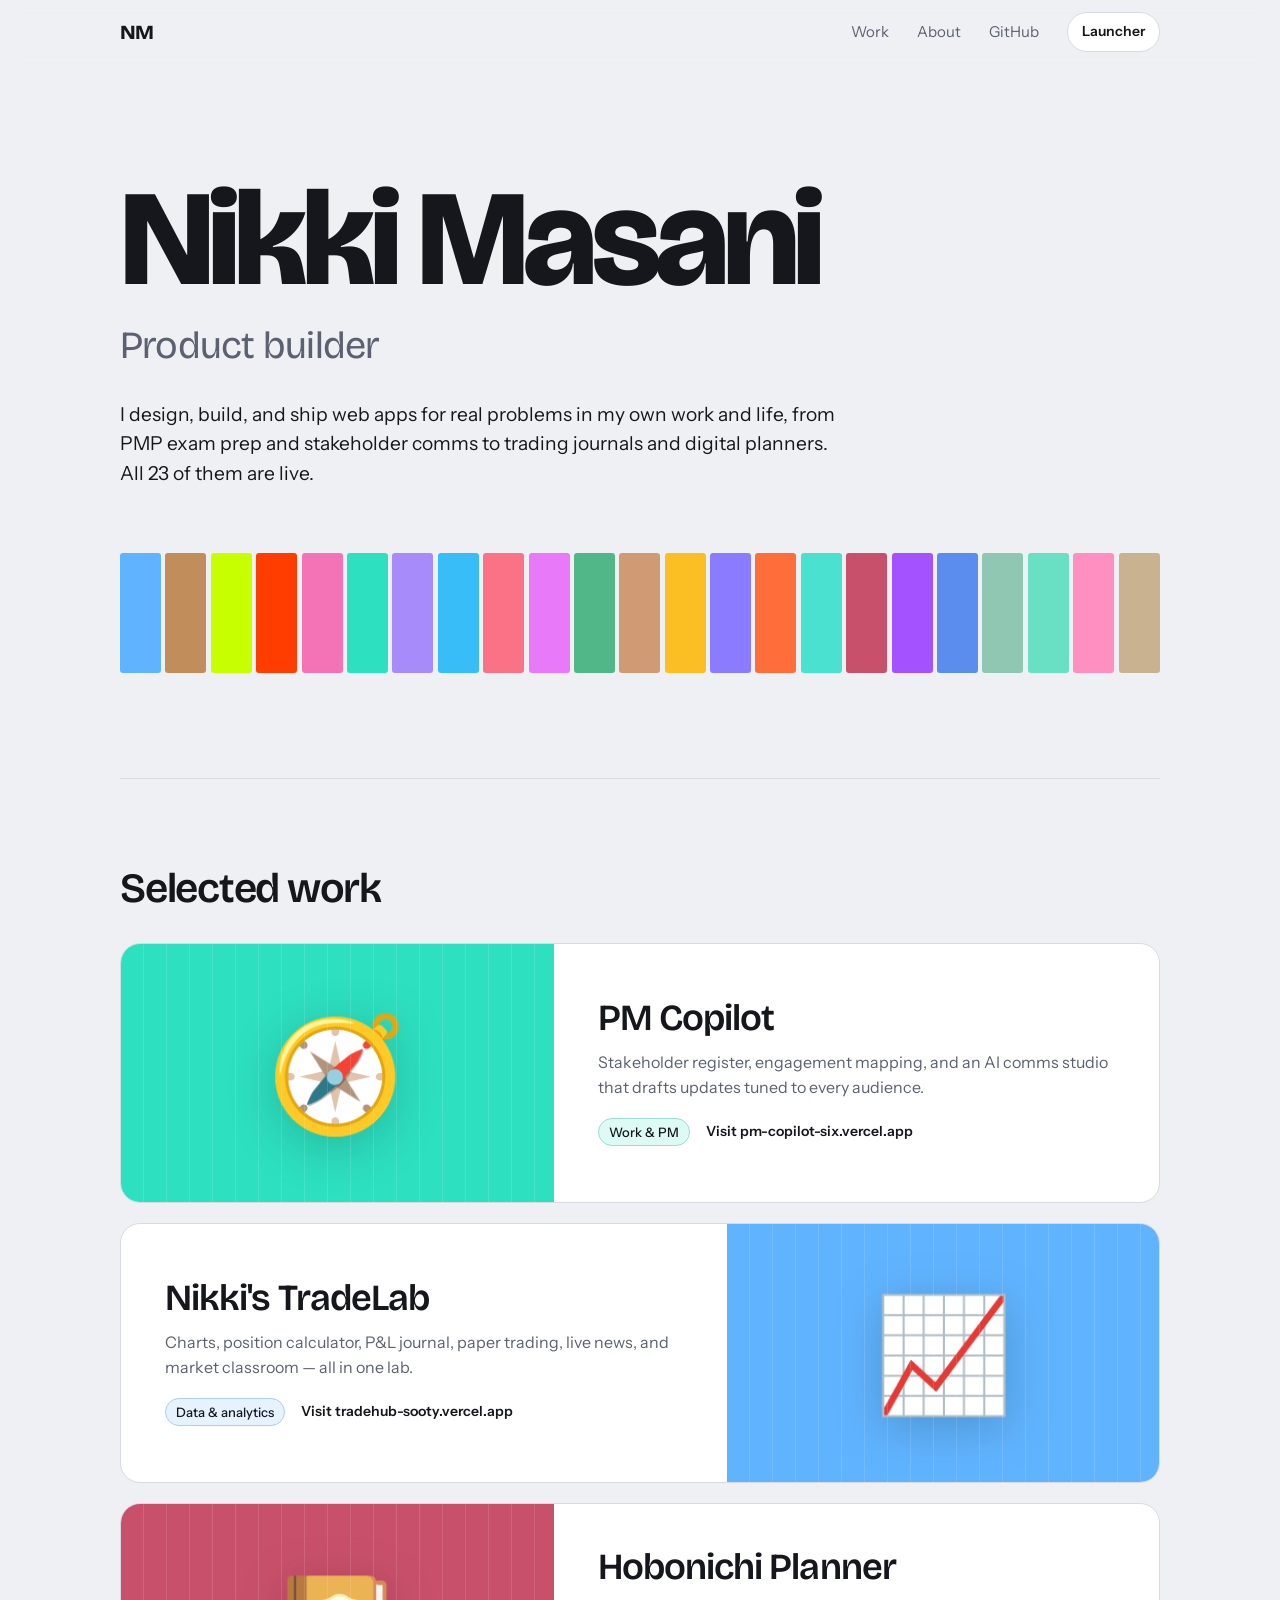
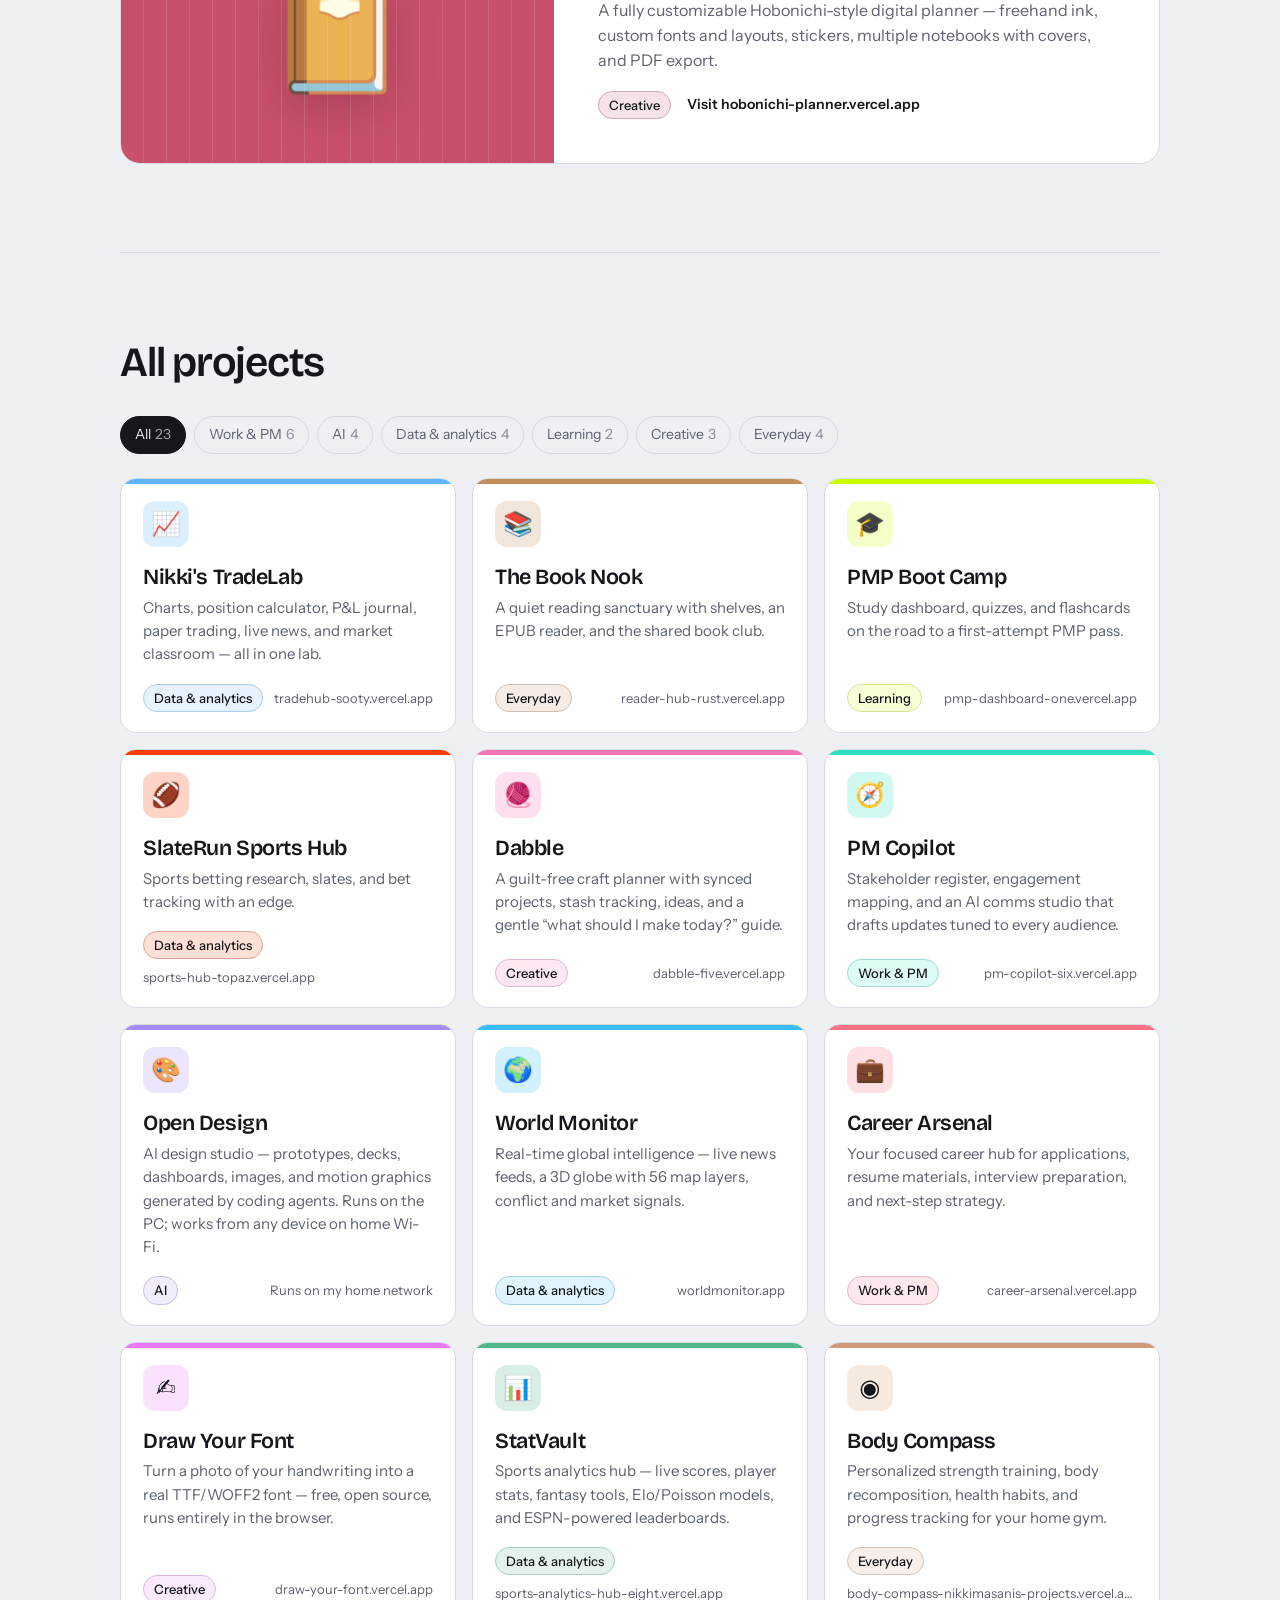
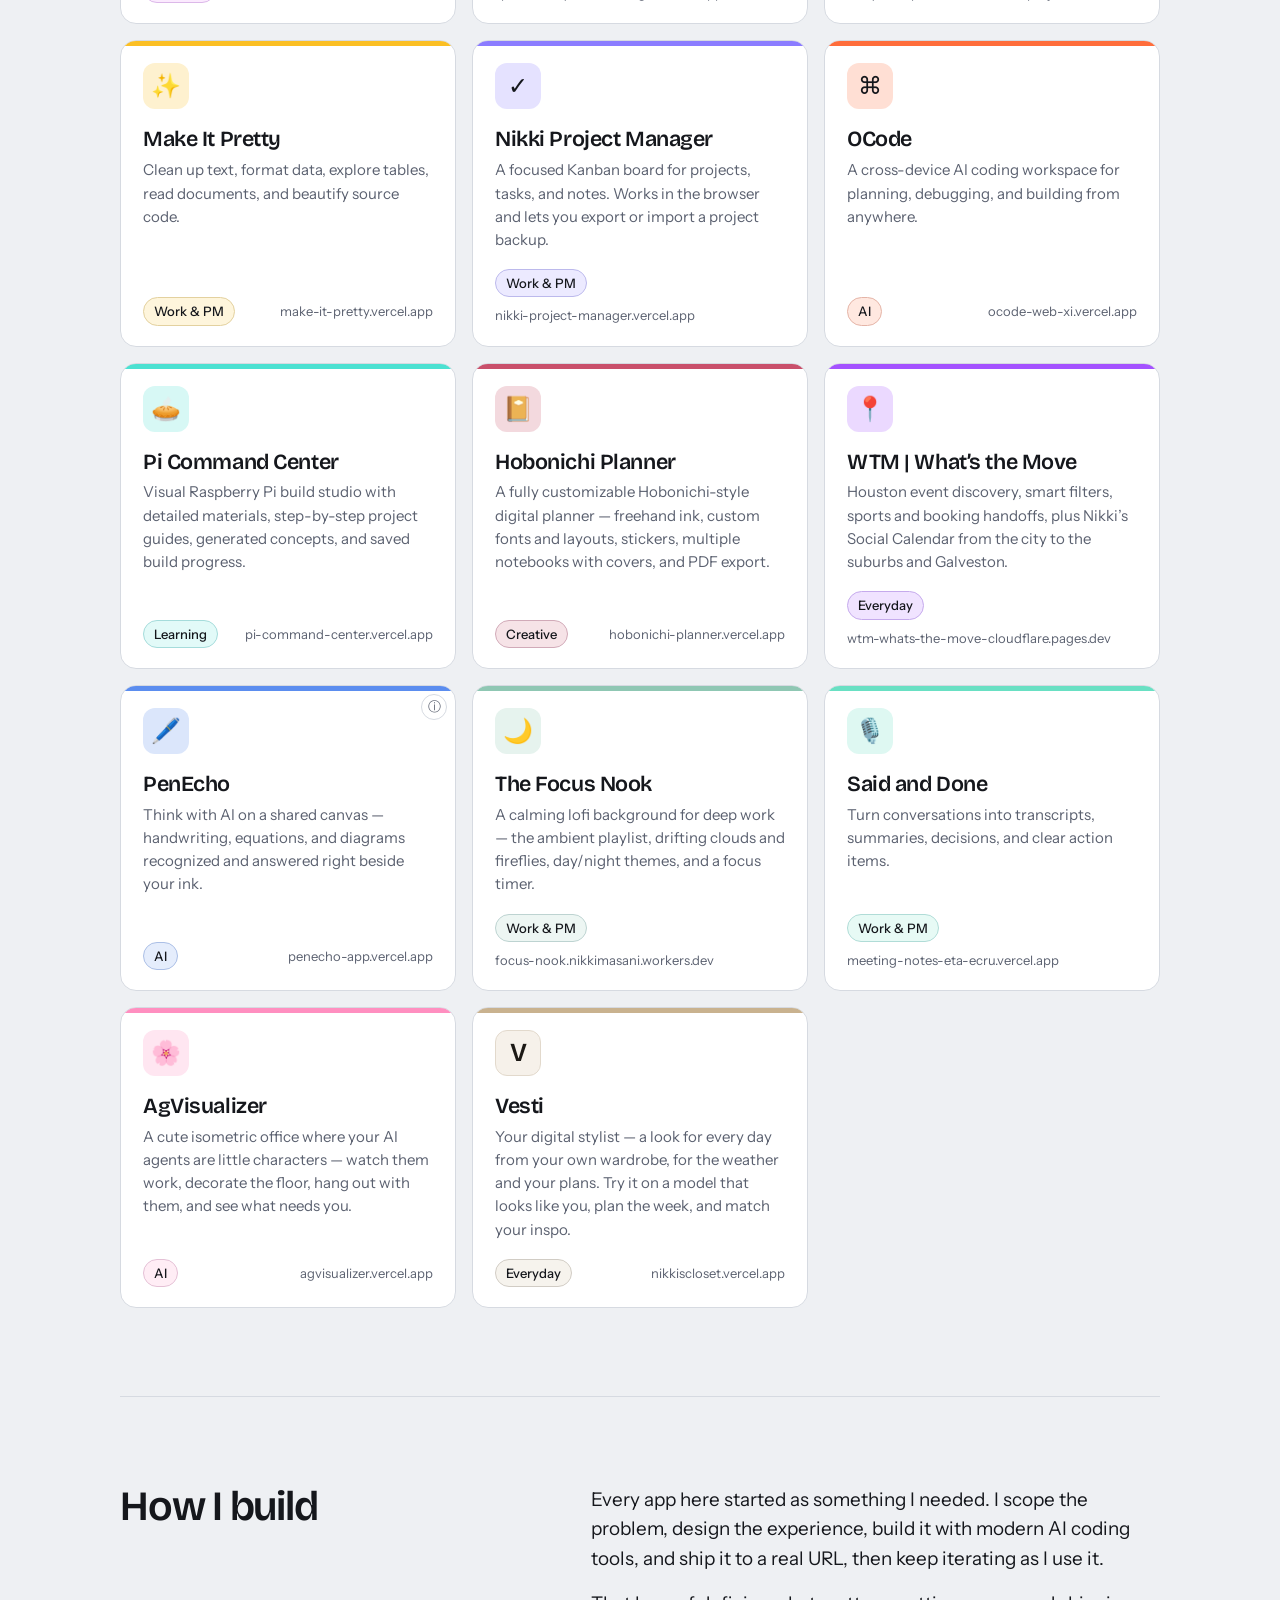
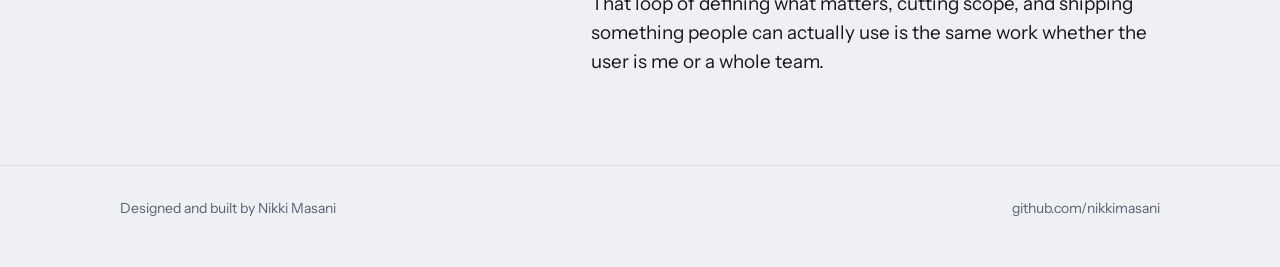
==== index.html @ 12297c5e "Show the current app name in Recent pills; refresh the offline cache The Recent pills kept the name " ====
<!DOCTYPE html>
<html lang="en">
<head>
<meta charset="UTF-8">
<meta name="viewport" content="width=device-width, initial-scale=1.0">
<meta name="theme-color" content="#eef0f3" media="(prefers-color-scheme: light)">
<meta name="theme-color" content="#101318" media="(prefers-color-scheme: dark)">
<meta name="apple-mobile-web-app-capable" content="yes">
<meta name="apple-mobile-web-app-title" content="Toolbox">
<meta name="apple-mobile-web-app-status-bar-style" content="black-translucent">
<meta name="description" content="Nikki Masani, product builder. A portfolio of web apps I designed, built, and shipped.">
<meta property="og:title" content="Nikki Masani, product builder">
<meta property="og:description" content="A portfolio of web apps I designed, built, and shipped.">
<link rel="manifest" href="/manifest.json">
<link rel="apple-touch-icon" href="/apple-touch-icon.png">
<link rel="icon" type="image/svg+xml" href="/icon-192.svg">
<title>Nikki Masani, product builder</title>
<link rel="preconnect" href="https://fonts.googleapis.com" crossorigin>
<link rel="preconnect" href="https://fonts.gstatic.com" crossorigin>
<link href="https://fonts.googleapis.com/css2?family=Bricolage+Grotesque:opsz,wght@12..96,400;12..96,600;12..96,800&family=Instrument+Sans:wght@400;500;600&display=swap" rel="stylesheet">
<style>
:root{
  --paper:#eef0f3;--surface:#ffffff;--ink:#15171c;--muted:#5b6170;--faint:#8a909c;--rule:#d6dae1;
  --display:'Bricolage Grotesque',system-ui,sans-serif;--body:'Instrument Sans',system-ui,sans-serif;
  --ease:cubic-bezier(.16,1,.3,1);--max:1120px;
  /* aliases used by the launcher workspace */
  --bg:var(--paper);--bg2:var(--surface);--border:var(--rule);--text:var(--ink);
}
@media (prefers-color-scheme:dark){:root{--paper:#101318;--surface:#181c23;--ink:#e9ecf1;--muted:#9aa1ae;--faint:#6c7380;--rule:#2a303a}}
*{margin:0;padding:0;box-sizing:border-box}
html{scroll-behavior:smooth;-webkit-text-size-adjust:100%}
body{background:var(--paper);color:var(--ink);font-family:var(--body);font-size:16px;line-height:1.55;min-height:100vh;overflow-x:hidden}
a{color:inherit}
:focus-visible{outline:2px solid var(--ink);outline-offset:3px;border-radius:4px}
.wrap{max-width:var(--max);margin:0 auto;padding:0 clamp(16px,4vw,40px)}

/* ---------- nav ---------- */
.topbar{position:sticky;top:0;z-index:5;background:color-mix(in srgb,var(--paper) 88%,transparent);backdrop-filter:blur(10px);-webkit-backdrop-filter:blur(10px);border-bottom:1px solid transparent;transition:border-color .3s}
.topbar.scrolled{border-bottom-color:var(--rule)}
.topbar .wrap{display:flex;align-items:center;justify-content:space-between;gap:16px;height:64px}
.monogram{font-family:var(--display);font-weight:800;font-size:20px;letter-spacing:-.03em;text-decoration:none}
.nav{display:flex;align-items:center;gap:clamp(12px,3vw,28px);font-size:15px}
.nav a{text-decoration:none;color:var(--muted)}
.nav a:hover{color:var(--ink)}
.mode-btn{font:inherit;font-size:14px;font-weight:600;color:var(--ink);background:var(--surface);border:1px solid var(--rule);border-radius:999px;padding:8px 14px;cursor:pointer}
.mode-btn:hover{border-color:var(--ink)}

/* ---------- hero ---------- */
.hero{padding:clamp(48px,9vw,112px) 0 clamp(40px,6vw,72px)}
.hero h1{font-family:var(--display);font-weight:800;font-size:clamp(3.2rem,11vw,8.5rem);line-height:.92;letter-spacing:-.045em;font-variation-settings:'opsz' 96}
.hero .role{font-family:var(--display);font-weight:400;font-size:clamp(1.5rem,3.4vw,2.4rem);letter-spacing:-.02em;color:var(--muted);margin-top:14px}
.hero .lede{max-width:56ch;font-size:clamp(1.05rem,1.6vw,1.2rem);margin-top:24px}
.band{margin-top:clamp(36px,6vw,64px)}
.band-row{display:flex;gap:4px;height:clamp(72px,11vw,120px);align-items:flex-end}
.chip{flex:1 1 0;min-width:0;height:100%;background:var(--accent);border-radius:3px;transform-origin:bottom;text-decoration:none;transition:flex-grow .4s var(--ease)}
.chip:hover,.chip:focus-visible{flex-grow:3.2}
.band-caption{display:flex;justify-content:space-between;gap:16px;margin-top:12px;font-size:14px;color:var(--muted);min-height:1.5em}
.band-caption strong{color:var(--ink);font-weight:600}
@media (prefers-reduced-motion:no-preference){
  .chip{animation:grow .9s var(--ease) both;animation-delay:calc(var(--i) * 28ms)}
  @keyframes grow{from{transform:scaleY(.04)}to{transform:none}}
}

/* ---------- sections ---------- */
section.block{padding:clamp(48px,7vw,88px) 0;border-top:1px solid var(--rule)}
.block-head{display:flex;align-items:baseline;justify-content:space-between;gap:16px;flex-wrap:wrap;margin-bottom:32px}
h2{font-family:var(--display);font-weight:600;font-size:clamp(1.8rem,3.6vw,2.6rem);letter-spacing:-.03em;line-height:1.05}
.block-head p{color:var(--muted);max-width:46ch}

/* selected work */
.features{display:grid;gap:20px}
.feature{display:grid;grid-template-columns:minmax(0,5fr) minmax(0,7fr);background:var(--surface);border:1px solid var(--rule);border-radius:20px;overflow:hidden;text-decoration:none;min-height:260px}
.feature-art{position:relative;background:var(--accent);display:grid;place-items:center;overflow:hidden}
.feature-art span{font-size:clamp(64px,9vw,112px);line-height:1;filter:drop-shadow(0 10px 24px rgba(0,0,0,.18))}
.feature-art::after{content:'';position:absolute;inset:0;background:repeating-linear-gradient(90deg,transparent 0 22px,rgba(255,255,255,.12) 22px 23px)}
.feature-copy{padding:clamp(24px,4vw,44px);display:flex;flex-direction:column;justify-content:center;gap:12px}
.feature-copy h3{font-family:var(--display);font-weight:600;font-size:clamp(1.6rem,3vw,2.3rem);letter-spacing:-.025em;line-height:1.05}
.feature-copy p{color:var(--muted);max-width:52ch}
.feature-foot{display:flex;flex-wrap:wrap;gap:8px 16px;align-items:center;margin-top:6px;font-size:14px}
.feature:hover .visit,.card:hover .card-domain{text-decoration:underline}
.feature:nth-child(even){grid-template-columns:minmax(0,7fr) minmax(0,5fr)}
.feature:nth-child(even) .feature-art{order:2}

.tag{display:inline-block;font-size:13px;font-weight:500;padding:3px 10px;border-radius:999px;background:color-mix(in srgb,var(--accent) 16%,var(--surface));color:var(--ink);border:1px solid color-mix(in srgb,var(--accent) 35%,var(--rule))}
.visit{font-weight:600}

/* filters */
.filters{display:flex;flex-wrap:wrap;gap:8px;margin-bottom:24px}
.filter{font:inherit;font-size:14px;color:var(--muted);background:transparent;border:1px solid var(--rule);border-radius:999px;padding:7px 14px;cursor:pointer}
.filter .n{color:var(--faint);margin-left:4px}
.filter:hover{color:var(--ink)}
.filter[aria-pressed="true"]{background:var(--ink);color:var(--paper);border-color:var(--ink)}
.filter[aria-pressed="true"] .n{color:inherit;opacity:.65}

/* ---------- project cards (markup shared with the launcher) ---------- */
.grid{display:grid;grid-template-columns:repeat(auto-fill,minmax(280px,1fr));gap:16px}
.card{--accent:#7a8599;position:relative;display:flex;flex-direction:column;background:var(--surface);border:1px solid var(--rule);border-radius:16px;padding:22px 22px 20px;text-decoration:none;color:var(--ink);overflow:hidden;transition:border-color .2s,transform .2s var(--ease)}
.card::before{content:'';position:absolute;left:0;right:0;top:0;height:5px;background:var(--accent)}
.card:hover{border-color:color-mix(in srgb,var(--accent) 60%,var(--rule));transform:translateY(-2px)}
.card.flash{box-shadow:0 0 0 3px var(--accent)}
.card-top{display:flex;align-items:center;justify-content:space-between;margin-bottom:18px}
.card-num{display:none;font-size:13px;color:var(--faint);font-variant-numeric:tabular-nums}
.card-glyph{order:-1;display:grid;place-items:center;width:46px;height:46px;border-radius:12px;font-size:24px;line-height:1;background:color-mix(in srgb,var(--accent) 22%,var(--surface))}
.card-body{display:flex;flex-direction:column;flex:1}
.card-name{font-family:var(--display);font-weight:600;font-size:1.35rem;letter-spacing:-.02em;line-height:1.15;margin-bottom:6px}
.card-desc{color:var(--muted);font-size:15px;flex:1}
.card-meta{display:flex;flex-wrap:wrap;align-items:center;justify-content:space-between;gap:8px;margin-top:18px;font-size:13px}
.card-domain{color:var(--muted);overflow:hidden;text-overflow:ellipsis;white-space:nowrap;max-width:100%}
.card-note{color:var(--muted)}
.card-cta{display:none}
.card.is-hidden,.card.is-private{display:none}

/* about */
.about{display:grid;grid-template-columns:minmax(0,5fr) minmax(0,7fr);gap:clamp(24px,5vw,64px)}
.about-copy p{font-size:clamp(1.05rem,1.5vw,1.18rem);max-width:58ch}
.about-copy p+p{margin-top:16px}
.facts{display:grid;grid-template-columns:repeat(auto-fit,minmax(180px,1fr));gap:24px;margin-top:36px}
.fact b{display:block;font-family:var(--display);font-weight:600;font-size:1.15rem;letter-spacing:-.01em}
.fact span{color:var(--muted);font-size:15px}

footer{border-top:1px solid var(--rule);padding:32px 0 48px;color:var(--muted);font-size:14px}
footer .wrap{display:flex;justify-content:space-between;gap:16px;flex-wrap:wrap}
footer a{text-decoration:none}footer a:hover{text-decoration:underline}

@media (max-width:760px){
  .nav .hide-sm{display:none}
  .feature,.feature:nth-child(even){grid-template-columns:1fr}
  .feature:nth-child(even) .feature-art{order:0}
  .feature-art{min-height:160px}
  .about{grid-template-columns:1fr}
  .band-row{gap:2px}
}

/* ---------- private launcher mode ---------- */
.launcher-only{display:none}
body.launcher .launcher-only{display:block}
body.launcher .portfolio-only{display:none}
body.launcher .card.is-private:not(.is-hidden){display:flex}
body.launcher .card-num{display:inline}
body.launcher .card-cta{display:inline-flex;gap:6px;margin-top:14px;font-size:14px;font-weight:600}
body.launcher .card-domain{display:none}
.launch-head{padding:40px 0 20px;justify-content:space-between;align-items:flex-end;gap:16px;flex-wrap:wrap}
body.launcher .launch-head{display:flex}
.launch-head h1{font-family:var(--display);font-weight:800;font-size:clamp(2.2rem,6vw,3.6rem);letter-spacing:-.04em;line-height:1}
.launch-head .meta{text-align:right;color:var(--muted);font-size:14px}
#clock{display:block;font-family:var(--display);font-size:28px;font-weight:600;color:var(--ink);font-variant-numeric:tabular-nums}
.launcher-tools{display:none;gap:12px;margin-bottom:24px}
body.launcher .launcher-tools{display:grid}
.launcher-tools input{width:100%;border:1px solid var(--rule);border-radius:12px;background:var(--surface);color:var(--ink);padding:13px 15px;font:inherit}
.recent-shell{display:flex;gap:8px;flex-wrap:wrap}
.recent-pill{font-size:13px;border:1px solid var(--rule);border-radius:999px;padding:6px 12px;text-decoration:none;color:var(--muted);background:var(--surface)}
.private-pill{font-size:12px;color:var(--muted);margin-left:6px}
body.launcher #projects{border-top:0;padding-top:0}
body.launcher #projects .block-head{display:none}
.app-workspace{display:none;position:fixed;inset:0;z-index:20;background:var(--surface)}
.app-workspace.has-tabs{display:flex;flex-direction:column}
.app-tab-list{display:flex;gap:6px;overflow-x:auto;min-height:58px;padding:10px max(10px,env(safe-area-inset-right)) 10px max(10px,env(safe-area-inset-left));border-bottom:1px solid var(--rule);background:var(--paper)}
.app-tab-home,.app-tab{flex:0 0 auto;display:inline-flex;align-items:center;gap:8px;padding:8px 12px;border:1px solid transparent;border-radius:10px;background:transparent;color:var(--muted);font:inherit;font-size:13px;cursor:pointer;max-width:220px}
.app-tab-home{border-color:var(--rule);color:var(--ink)}
.app-tab.is-active{background:var(--surface);border-color:var(--rule);color:var(--ink)}
.app-tab-label{overflow:hidden;text-overflow:ellipsis;white-space:nowrap}
.app-tab-close{display:inline-grid;place-items:center;width:20px;height:20px;border-radius:6px}
.app-tab-close:hover{background:var(--rule)}
#appTabPanels{flex:1;min-height:0}
.app-panel{width:100%;height:100%;background:#fff}
.app-panel[hidden]{display:none}
.app-panel iframe{width:100%;height:100%;border:0;display:block}
@media (prefers-reduced-motion:reduce){*{transition:none!important;animation:none!important}html{scroll-behavior:auto}}
</style>
<style>
/* Per-app accent colors (one rule per app; add new apps here) */
.card.tradelab{--accent:#60b4ff}
.card.booknook{--accent:#c18d5b}
.card.pmp{--accent:#c8ff00}
.card.slaterun{--accent:#ff3d00}
.card.craftclub{--accent:#f472b6}
.card.pmcopilot{--accent:#2de0c0}
.card.opendesign{--accent:#a78bfa}
.card.worldmonitor{--accent:#38bdf8}
.card.careerarsenal{--accent:#fb7185}
.card.drawyourfont{--accent:#e879f9}
.card.statvault{--accent:#52b788}
.card.bodycompass{--accent:#d09b74}
.card.makeitpretty{--accent:#fbbf24}
.card.projectmanager{--accent:#8b7cff}
.card.ocode{--accent:#ff6d3b}
.card.picommand{--accent:#4be1d1}
.card.hobonichi{--accent:#c9506b}
.card.wtm{--accent:#a452ff}
.card.penecho{--accent:#5b8def}
.card.focusnook{--accent:#8fc7b3}
.card.streamvault{--accent:#61f0c0}
.card.agvisualizer{--accent:#ff8fc0}
.card.nikkiscloset{--accent:#c9b28f}.card.nikkiscloset .card-glyph{font-family:'Playfair Display',var(--display),Georgia,serif;font-weight:600;font-size:26px;color:#1c1915;background:#f6f1ea;border:1px solid #e2d9cc}
.card.meetingnotes{--accent:#69e0c3}
</style>
</head>
<body>
<header class="topbar"><div class="wrap">
  <a class="monogram" href="#top" aria-label="Nikki Masani, back to top">NM</a>
  <nav class="nav" aria-label="Main">
    <a class="portfolio-only" href="#work">Work</a>
    <a class="portfolio-only hide-sm" href="#about">About</a>
    <a class="portfolio-only hide-sm" href="https://github.com/nikkimasani" target="_blank" rel="noopener">GitHub</a>
    <button class="mode-btn" id="modeToggle" type="button" title="Switch to Nikki's private app launcher">Launcher</button>
  </nav>
</div></header>

<div class="wrap" id="top">
  <section class="hero portfolio-only" aria-labelledby="heroName">
    <h1 id="heroName">Nikki Masani</h1>
    <p class="role">Product builder</p>
    <p class="lede">I design, build, and ship web apps for real problems in my own work and life, from PMP exam prep and stakeholder comms to trading journals and digital planners. <span id="appCountLine">Every one of them is live.</span></p>
    <div class="band" aria-label="Every project, one color each">
      <div class="band-row" id="band"></div>
      <div class="band-caption"><span id="bandLabel"></span></div>
    </div>
  </section>

  <div class="launch-head launcher-only">
    <h1>Toolbox</h1>
    <div class="meta"><span id="clock">—:—</span><span id="date-line"></span></div>
  </div>

  <section class="block portfolio-only" id="work" aria-labelledby="workTitle">
    <div class="block-head"><h2 id="workTitle">Selected work</h2></div>
    <div class="features" id="features"></div>
  </section>

  <section class="block" id="projects" aria-labelledby="projectsTitle">
    <div class="block-head"><h2 id="projectsTitle">All projects</h2></div>
    <section class="launcher-tools" aria-label="Launcher tools">
      <input id="appSearchInput" type="search" placeholder="Search apps, like career, reader, design, sports">
      <div class="recent-shell" id="recentApps"></div>
    </section>
    <div class="filters" id="filters" role="group" aria-label="Filter projects by category"></div>
    <section class="app-workspace" id="appWorkspace" aria-label="Open apps"><div class="app-tab-list" id="appTabList" role="tablist" aria-label="Open apps"><button class="app-tab-home" id="returnToLauncher" type="button">Back to apps</button></div><div id="appTabPanels"></div></section>
<main class="grid" aria-label="Projects">
<a class="card tradelab" href="https://tradehub-sooty.vercel.app/" data-key="1" target="_blank" rel="noopener"><div class="card-top"><span class="card-num">No. 01</span><span class="card-glyph">📈</span></div><div class="card-body"><div class="card-name">Nikki's TradeLab</div><p class="card-desc">Charts, position calculator, P&amp;L journal, paper trading, live news, and market classroom — all in one lab.</p><span class="card-cta">Open TradeLab <span class="arrow">→</span></span></div></a>
<a class="card booknook" href="https://reader-hub-rust.vercel.app" data-key="2" target="_blank" rel="noopener"><div class="card-top"><span class="card-num">No. 02</span><span class="card-glyph">📚</span></div><div class="card-body"><div class="card-name">The Book Nook</div><p class="card-desc">A quiet reading sanctuary with shelves, an EPUB reader, and the shared book club.</p><span class="card-cta">Open Book Nook <span class="arrow">→</span></span></div></a>
<a class="card pmp" href="https://pmp-dashboard-one.vercel.app" data-key="3" target="_blank" rel="noopener"><div class="card-top"><span class="card-num">No. 03</span><span class="card-glyph">🎓</span></div><div class="card-body"><div class="card-name">PMP Boot Camp</div><p class="card-desc">Study dashboard, quizzes, and flashcards on the road to a first-attempt PMP pass.</p><span class="card-cta">Open Boot Camp <span class="arrow">→</span></span></div></a>
<a class="card slaterun" href="https://sports-hub-topaz.vercel.app" data-key="4" target="_blank" rel="noopener"><div class="card-top"><span class="card-num">No. 04</span><span class="card-glyph">🏈</span></div><div class="card-body"><div class="card-name">SlateRun Sports Hub</div><p class="card-desc">Sports betting research, slates, and bet tracking with an edge.</p><span class="card-cta">Open SlateRun <span class="arrow">→</span></span></div></a>
<a class="card craftclub" href="https://dabble-five.vercel.app" data-key="5" target="_blank" rel="noopener"><div class="card-top"><span class="card-num">No. 05</span><span class="card-glyph">🧶</span></div><div class="card-body"><div class="card-name">Dabble</div><p class="card-desc">A guilt-free craft planner with synced projects, stash tracking, ideas, and a gentle “what should I make today?” guide.</p><span class="card-cta">Open Dabble <span class="arrow">→</span></span></div></a>
<a class="card pmcopilot" href="https://pm-copilot-six.vercel.app" data-key="6" target="_blank" rel="noopener"><div class="card-top"><span class="card-num">No. 06</span><span class="card-glyph">🧭</span></div><div class="card-body"><div class="card-name">PM Copilot</div><p class="card-desc">Stakeholder register, engagement mapping, and an AI comms studio that drafts updates tuned to every audience.</p><span class="card-cta">Open PM Copilot <span class="arrow">→</span></span></div></a>
<a class="card opendesign" href="http://10.0.0.29:7457" data-key="7" target="_blank" rel="noopener"><div class="card-top"><span class="card-num">No. 07</span><span class="card-glyph">🎨</span></div><div class="card-body"><div class="card-name">Open Design</div><p class="card-desc">AI design studio — prototypes, decks, dashboards, images, and motion graphics generated by coding agents. Runs on the PC; works from any device on home Wi-Fi.</p><span class="card-cta">Open Design Studio <span class="arrow">→</span></span></div></a>
<a class="card worldmonitor" href="https://www.worldmonitor.app" data-key="8" target="_blank" rel="noopener"><div class="card-top"><span class="card-num">No. 08</span><span class="card-glyph">🌍</span></div><div class="card-body"><div class="card-name">World Monitor</div><p class="card-desc">Real-time global intelligence — live news feeds, a 3D globe with 56 map layers, conflict and market signals.</p><span class="card-cta">Open World Monitor <span class="arrow">→</span></span></div></a>
<a class="card careerarsenal" href="https://career-arsenal.vercel.app" data-key="9" data-open="newtab" target="_blank" rel="noopener"><div class="card-top"><span class="card-num">No. 09</span><span class="card-glyph">💼</span></div><div class="card-body"><div class="card-name">Career Arsenal</div><p class="card-desc">Your focused career hub for applications, resume materials, interview preparation, and next-step strategy.</p><span class="card-cta">Open Career Arsenal <span class="arrow">→</span></span></div></a>
<a class="card drawyourfont" href="https://draw-your-font.vercel.app" data-key="" target="_blank" rel="noopener"><div class="card-top"><span class="card-num">No. 10</span><span class="card-glyph">✍️</span></div><div class="card-body"><div class="card-name">Draw Your Font</div><p class="card-desc">Turn a photo of your handwriting into a real TTF/WOFF2 font — free, open source, runs entirely in the browser.</p><span class="card-cta">Open Draw Your Font <span class="arrow">→</span></span></div></a>
<a class="card statvault" href="https://sports-analytics-hub-eight.vercel.app" data-key="" target="_blank" rel="noopener"><div class="card-top"><span class="card-num">No. 11</span><span class="card-glyph">📊</span></div><div class="card-body"><div class="card-name">StatVault</div><p class="card-desc">Sports analytics hub — live scores, player stats, fantasy tools, Elo/Poisson models, and ESPN-powered leaderboards.</p><span class="card-cta">Open StatVault <span class="arrow">→</span></span></div></a>
<a class="card bodycompass" href="https://body-compass-nikkimasanis-projects.vercel.app" data-key="" target="_blank" rel="noopener"><div class="card-top"><span class="card-num">No. 12</span><span class="card-glyph">◉</span></div><div class="card-body"><div class="card-name">Body Compass</div><p class="card-desc">Personalized strength training, body recomposition, health habits, and progress tracking for your home gym.</p><span class="card-cta">Open Body Compass <span class="arrow">→</span></span></div></a>
<a class="card makeitpretty" href="https://make-it-pretty.vercel.app" data-key="" target="_blank" rel="noopener"><div class="card-top"><span class="card-num">No. 13</span><span class="card-glyph">✨</span></div><div class="card-body"><div class="card-name">Make It Pretty</div><p class="card-desc">Clean up text, format data, explore tables, read documents, and beautify source code.</p><span class="card-cta">Open Make It Pretty <span class="arrow">→</span></span></div></a>
<a class="card projectmanager" href="https://nikki-project-manager.vercel.app" data-key="" target="_blank" rel="noopener"><div class="card-top"><span class="card-num">No. 14</span><span class="card-glyph">✓</span></div><div class="card-body"><div class="card-name">Nikki Project Manager</div><p class="card-desc">A focused Kanban board for projects, tasks, and notes. Works in the browser and lets you export or import a project backup.</p><span class="card-cta">Open Project Manager <span class="arrow">→</span></span></div></a>
<a class="card ocode" href="https://ocode-web-xi.vercel.app" data-key="" target="_blank" rel="noopener"><div class="card-top"><span class="card-num">No. 15</span><span class="card-glyph">⌘</span></div><div class="card-body"><div class="card-name">OCode</div><p class="card-desc">A cross-device AI coding workspace for planning, debugging, and building from anywhere.</p><span class="card-cta">Open OCode <span class="arrow">→</span></span></div></a>
<a class="card picommand" href="https://pi-command-center.vercel.app" data-key="" target="_blank" rel="noopener"><div class="card-top"><span class="card-num">No. 16</span><span class="card-glyph">🥧</span></div><div class="card-body"><div class="card-name">Pi Command Center</div><p class="card-desc">Visual Raspberry Pi build studio with detailed materials, step-by-step project guides, generated concepts, and saved build progress.</p><span class="card-cta">Open Pi Command Center <span class="arrow">→</span></span></div></a>
<a class="card hobonichi" href="https://hobonichi-planner.vercel.app" data-key="" data-open="newtab" target="_blank" rel="noopener"><div class="card-top"><span class="card-num">No. 17</span><span class="card-glyph">📔</span></div><div class="card-body"><div class="card-name">Hobonichi Planner</div><p class="card-desc">A fully customizable Hobonichi-style digital planner — freehand ink, custom fonts and layouts, stickers, multiple notebooks with covers, and PDF export.</p><span class="card-cta">Open Hobonichi Planner <span class="arrow">→</span></span></div></a>
<a class="card wtm" href="https://wtm-whats-the-move-cloudflare.pages.dev" data-key="" data-open="newtab" target="_blank" rel="noopener"><div class="card-top"><span class="card-num">No. 18</span><span class="card-glyph">📍</span></div><div class="card-body"><div class="card-name">WTM | What’s the Move</div><p class="card-desc">Houston event discovery, smart filters, sports and booking handoffs, plus Nikki’s Social Calendar from the city to the suburbs and Galveston.</p><span class="card-cta">Open WTM <span class="arrow">→</span></span></div></a>
<a class="card penecho" href="https://penecho-app.vercel.app" data-key="" data-open="newtab" target="_blank" rel="noopener"><button type="button" class="card-info-btn" aria-label="How to use PenEcho" style="position:absolute;top:8px;right:8px;z-index:2;width:26px;height:26px;border-radius:50%;background:rgba(255,255,255,.08);border:1px solid var(--border);color:var(--muted);font:600 14px/1 inherit;cursor:pointer;display:grid;place-items:center" onclick="event.preventDefault();event.stopPropagation();alert('PenEcho: a large, handwritten AI canvas.\n\nWrite or sketch, then let AI respond automatically after a short pause, or tap the glowing orb for Answer, Hint, Explain, Continue, or Plot. Also supports lassoing handwriting, typed Markdown/LaTeX, images, cloud saves, history, and PNG export.\n\nHow to use:\n1. Sign in with the emailed link - the canvas stays locked until then.\n2. Select the pencil (Pen) icon in the toolbar - it should highlight.\n3. Write directly on the canvas with your stylus.\n4. One finger pans, pinch to zoom. The Hand icon is for moving the canvas/objects.\n5. Pause briefly after writing, or tap the glowing orb, for AI help.')">ⓘ</button><div class="card-top"><span class="card-num">No. 19</span><span class="card-glyph">🖊️</span></div><div class="card-body"><div class="card-name">PenEcho</div><p class="card-desc">Think with AI on a shared canvas — handwriting, equations, and diagrams recognized and answered right beside your ink.</p><span class="card-cta">Open PenEcho <span class="arrow">→</span></span></div></a>
<a class="card focusnook" href="https://focus-nook.nikkimasani.workers.dev" data-key="" data-open="newtab" target="_blank" rel="noopener"><div class="card-top"><span class="card-num">No. 20</span><span class="card-glyph">🌙</span></div><div class="card-body"><div class="card-name">The Focus Nook</div><p class="card-desc">A calming lofi background for deep work — the ambient playlist, drifting clouds and fireflies, day/night themes, and a focus timer.</p><span class="card-cta">Open Focus Nook <span class="arrow">→</span></span></div></a>
<a class="card meetingnotes" style="--accent:#69e0c3;--card-bg:#0b1d25" href="https://meeting-notes-eta-ecru.vercel.app" data-key="" data-open="newtab" target="_blank" rel="noopener"><div class="card-top"><span class="card-num">No. 21</span><span class="card-glyph">🎙️</span></div><div class="card-body"><div class="card-name">Said and Done</div><p class="card-desc">Turn conversations into transcripts, summaries, decisions, and clear action items.</p><span class="card-cta">Open Said and Done <span class="arrow">→</span></span></div></a>
<a class="card streamvault" href="https://stream-vault-delta.vercel.app" data-key="" data-open="newtab" target="_blank" rel="noopener"><div class="card-top"><span class="card-num">No. 22</span><span class="card-glyph">◉</span></div><div class="card-body"><div class="card-name">Stream Vault</div><p class="card-desc">Live TV, movies, and series from public or authorized Xtream Codes and M3U sources, with casting built in.</p><span class="card-cta">Open Stream Vault <span class="arrow">→</span></span></div></a>
<a class="card agvisualizer" href="https://agvisualizer.vercel.app" data-key="" data-open="newtab" target="_blank" rel="noopener"><div class="card-top"><span class="card-num">No. 23</span><span class="card-glyph">🌸</span></div><div class="card-body"><div class="card-name">AgVisualizer</div><p class="card-desc">A cute isometric office where your AI agents are little characters — watch them work, decorate the floor, hang out with them, and see what needs you.</p><span class="card-cta">Open AgVisualizer <span class="arrow">→</span></span></div></a>
<a class="card nikkiscloset" href="https://nikkiscloset.vercel.app" data-key="" data-open="newtab" target="_blank" rel="noopener"><div class="card-top"><span class="card-num">No. 24</span><span class="card-glyph" aria-hidden="true">V</span></div><div class="card-body"><div class="card-name">Vesti</div><p class="card-desc">Your digital stylist — a look for every day from your own wardrobe, for the weather and your plans. Try it on a model that looks like you, plan the week, and match your inspo.</p><span class="card-cta">Open Vesti <span class="arrow">→</span></span></div></a>
</main>
  </section>

  <section class="block portfolio-only" id="about" aria-labelledby="aboutTitle">
    <div class="about">
      <h2 id="aboutTitle">How I build</h2>
      <div class="about-copy">
        <p>Every app here started as something I needed. I scope the problem, design the experience, build it with modern AI coding tools, and ship it to a real URL, then keep iterating as I use it.</p>
        <p>That loop of defining what matters, cutting scope, and shipping something people can actually use is the same work whether the user is me or a whole team.</p>
      </div>
    </div>
  </section>
</div>

<footer><div class="wrap"><span>Designed and built by Nikki Masani</span><a href="https://github.com/nikkimasani" target="_blank" rel="noopener">github.com/nikkimasani</a></div></footer>

<script>
// Portfolio details for each app, keyed by the card's class name.
// cat: category shown on the card. private: hidden from the public portfolio (still in the launcher).
// A new card with no entry here still shows up, under "More".
const PORTFOLIO = {
  pmcopilot:{cat:'Work & PM'}, projectmanager:{cat:'Work & PM'}, meetingnotes:{cat:'Work & PM'},
  careerarsenal:{cat:'Work & PM'}, makeitpretty:{cat:'Work & PM'}, focusnook:{cat:'Work & PM'},
  penecho:{cat:'AI'}, ocode:{cat:'AI'}, agvisualizer:{cat:'AI'},
  opendesign:{cat:'AI', note:'Runs on my home network'},
  tradelab:{cat:'Data & analytics'}, statvault:{cat:'Data & analytics'}, slaterun:{cat:'Data & analytics'}, worldmonitor:{cat:'Data & analytics'},
  pmp:{cat:'Learning'}, picommand:{cat:'Learning'},
  hobonichi:{cat:'Creative'}, drawyourfont:{cat:'Creative'}, craftclub:{cat:'Creative'},
  booknook:{cat:'Everyday'}, bodycompass:{cat:'Everyday'}, wtm:{cat:'Everyday'}, nikkiscloset:{cat:'Everyday'},
  streamvault:{cat:'Everyday', private:true},
};
const FEATURED = ['pmcopilot','tradelab','hobonichi'];
const CATEGORY_ORDER = ['Work & PM','AI','Data & analytics','Learning','Creative','Everyday','More'];
const MODE_KEY = 'toolbox-mode-v1';
const TOOLBOX_RECENT_KEY = 'toolbox-recent-apps-v1';

function appKey(card){return [...card.classList].find(c=>c!=='card'&&!c.startsWith('is-')&&c!=='flash')||''}
function infoFor(card){return PORTFOLIO[appKey(card)]||{cat:'More'}}
function cards(){return [...document.querySelectorAll('main.grid > .card')]}
function nameOf(card){return card.querySelector('.card-name')?.textContent.trim()||'App'}
function domainOf(href){try{const u=new URL(href);return u.hostname.startsWith('10.')?'':u.host.replace(/^www\./,'')}catch{return''}}
function isLauncher(){return document.body.classList.contains('launcher')}
function safeGet(k){try{return localStorage.getItem(k)}catch{return null}}
function safeSet(k,v){try{localStorage.setItem(k,v)}catch{}}

/* ---------- launcher (private) behavior, carried over from the original toolbox ---------- */
function readRecentApps(){try{const p=JSON.parse(safeGet(TOOLBOX_RECENT_KEY)||'[]');return Array.isArray(p)?p:[]}catch{return[]}}
function writeRecentApp(card){const next=readRecentApps().filter(i=>i.href!==card.href);next.unshift({href:card.href,name:nameOf(card)});safeSet(TOOLBOX_RECENT_KEY,JSON.stringify(next.slice(0,3)));renderRecentApps()}
function renderRecentApps(){const shell=document.getElementById('recentApps');const recent=readRecentApps();shell.replaceChildren();if(!recent.length){const s=document.createElement('span');s.className='recent-pill';s.textContent='No recent apps yet';shell.append(s);return}recent.forEach(item=>{const card=cards().find(c=>c.href===item.href);const a=document.createElement('a');a.className='recent-pill';a.href=item.href;a.target='_blank';a.rel='noopener';a.textContent='Recent: '+(card?nameOf(card):item.name);shell.append(a)})}
function appIdFor(card){return`app-${card.href.replace(/[^a-z0-9]+/gi,'-').replace(/^-|-$/g,'')}`}
function activateApp(appId){document.querySelectorAll('.app-tab').forEach(t=>{const a=t.dataset.appId===appId;t.classList.toggle('is-active',a);t.setAttribute('aria-selected',String(a))});document.querySelectorAll('.app-panel').forEach(p=>{p.hidden=p.id!==`${appId}-panel`})}
function closeApp(appId){const tab=document.querySelector(`.app-tab[data-app-id="${appId}"]`);const panel=document.getElementById(`${appId}-panel`);const was=tab?.classList.contains('is-active');tab?.remove();panel?.remove();const rest=document.querySelectorAll('.app-tab');document.getElementById('appWorkspace').classList.toggle('has-tabs',rest.length>0);if(was&&rest.length)activateApp(rest[rest.length-1].dataset.appId)}
function openApp(card){
  writeRecentApp(card);
  if(card.dataset.open==='newtab'||!card.href){window.open(card.href,'_blank','noopener');return}
  const appId=appIdFor(card);
  if(document.querySelector(`.app-tab[data-app-id="${appId}"]`)){activateApp(appId);document.getElementById('appWorkspace').classList.add('has-tabs');return}
  const name=nameOf(card);
  const tab=document.createElement('button');tab.className='app-tab';tab.type='button';tab.dataset.appId=appId;tab.setAttribute('role','tab');tab.setAttribute('aria-controls',`${appId}-panel`);
  tab.innerHTML='<span class="app-tab-label"></span><span class="app-tab-close" role="button">×</span>';
  tab.querySelector('.app-tab-label').textContent=name;tab.querySelector('.app-tab-close').setAttribute('aria-label','Close '+name);
  tab.addEventListener('click',e=>{if(e.target.closest('.app-tab-close')){closeApp(appId);return}activateApp(appId)});
  const panel=document.createElement('div');panel.className='app-panel';panel.id=`${appId}-panel`;panel.setAttribute('role','tabpanel');panel.setAttribute('aria-label',name);
  const frame=document.createElement('iframe');frame.src=card.href;frame.title=name;panel.append(frame);
  document.getElementById('appTabList').append(tab);document.getElementById('appTabPanels').append(panel);
  document.getElementById('appWorkspace').classList.add('has-tabs');activateApp(appId);
}
function tickClock(){const now=new Date();document.getElementById('clock').textContent=now.toLocaleTimeString('en-US',{hour:'numeric',minute:'2-digit'});document.getElementById('date-line').textContent=now.toLocaleDateString('en-US',{weekday:'long',month:'long',day:'numeric'})}

/* ---------- filtering ---------- */
let currentCat='All';
function applyFilters(){
  const term=isLauncher()?(document.getElementById('appSearchInput').value||'').trim().toLowerCase():'';
  cards().forEach(card=>{
    const okCat=currentCat==='All'||infoFor(card).cat===currentCat;
    const okTerm=!term||card.textContent.toLowerCase().includes(term);
    card.classList.toggle('is-hidden',!(okCat&&okTerm));
  });
  document.querySelectorAll('.filter').forEach(b=>b.setAttribute('aria-pressed',String(b.dataset.cat===currentCat)));
}
function renderFilters(){
  const visible=cards().filter(c=>isLauncher()||!c.classList.contains('is-private'));
  const counts={};visible.forEach(c=>{const k=infoFor(c).cat;counts[k]=(counts[k]||0)+1});
  const box=document.getElementById('filters');box.replaceChildren();
  ['All',...CATEGORY_ORDER.filter(c=>counts[c])].forEach(cat=>{
    const b=document.createElement('button');b.type='button';b.className='filter';b.dataset.cat=cat;
    b.innerHTML='<span></span><span class="n"></span>';b.firstChild.textContent=cat;b.lastChild.textContent=cat==='All'?visible.length:counts[cat];
    b.addEventListener('click',()=>{currentCat=cat;applyFilters()});box.append(b);
  });
  if(!counts[currentCat])currentCat='All';
  applyFilters();
}

/* ---------- portfolio rendering ---------- */
function enhanceCards(){
  cards().forEach(card=>{
    const info=infoFor(card);
    card.classList.toggle('is-private',!!info.private);
    card.id='project-'+appKey(card);
    if(card.querySelector('.card-meta'))return;
    const meta=document.createElement('div');meta.className='card-meta';
    const tag=document.createElement('span');tag.className='tag';tag.textContent=info.cat;meta.append(tag);
    const extra=document.createElement('span');
    const d=domainOf(card.href);
    extra.className=d&&!info.note?'card-domain':'card-note';extra.textContent=info.note||d||'Local app';
    meta.append(extra);
    if(info.private){const p=document.createElement('span');p.className='private-pill';p.textContent='Hidden from portfolio';meta.append(p)}
    card.querySelector('.card-body').insertBefore(meta,card.querySelector('.card-cta'));
  });
}
function renderBand(){
  const band=document.getElementById('band');const label=document.getElementById('bandLabel');const def=label.textContent;
  const pub=cards().filter(c=>!c.classList.contains('is-private'));
  band.replaceChildren();
  pub.forEach((card,i)=>{
    const chip=document.createElement('a');chip.className='chip';chip.href='#'+card.id;chip.style.setProperty('--i',i);
    chip.style.setProperty('--accent',getComputedStyle(card).getPropertyValue('--accent').trim());
    chip.setAttribute('aria-label',nameOf(card));
    const show=()=>{label.replaceChildren();const s=document.createElement('strong');s.textContent=nameOf(card);label.append(s,' '+infoFor(card).cat)};
    chip.addEventListener('mouseenter',show);chip.addEventListener('focus',show);
    chip.addEventListener('mouseleave',()=>label.textContent=def);chip.addEventListener('blur',()=>label.textContent=def);
    chip.addEventListener('click',e=>{e.preventDefault();currentCat='All';applyFilters();card.scrollIntoView({behavior:matchMedia('(prefers-reduced-motion: reduce)').matches?'auto':'smooth',block:'center'});card.classList.add('flash');setTimeout(()=>card.classList.remove('flash'),1400)});
    band.append(chip);
  });
    document.getElementById('appCountLine').textContent=`All ${pub.length} of them are live.`;
}
function renderFeatures(){
  const box=document.getElementById('features');box.replaceChildren();
  FEATURED.forEach(key=>{
    const card=document.querySelector('main.grid > .card.'+key);if(!card)return;
    const a=document.createElement('a');a.className='feature';a.href=card.href;a.target='_blank';a.rel='noopener';
    a.style.setProperty('--accent',getComputedStyle(card).getPropertyValue('--accent').trim());
    const art=document.createElement('div');art.className='feature-art';art.setAttribute('aria-hidden','true');
    const g=document.createElement('span');g.textContent=card.querySelector('.card-glyph')?.textContent||'';art.append(g);
    const copy=document.createElement('div');copy.className='feature-copy';
    const h=document.createElement('h3');h.textContent=nameOf(card);
    const p=document.createElement('p');p.textContent=card.querySelector('.card-desc')?.textContent||'';
    const foot=document.createElement('div');foot.className='feature-foot';
    const tag=document.createElement('span');tag.className='tag';tag.textContent=infoFor(card).cat;
    const v=document.createElement('span');v.className='visit';v.textContent='Visit '+(domainOf(card.href)||'the app');
    foot.append(tag,v);copy.append(h,p,foot);a.append(art,copy);box.append(a);
  });
}

/* ---------- mode switching ---------- */
function setMode(launcher,persist){
  document.body.classList.toggle('launcher',launcher);
  const btn=document.getElementById('modeToggle');
  btn.textContent=launcher?'Portfolio':'Launcher';
  btn.title=launcher?'Back to the public portfolio':"Switch to Nikki's private app launcher";
  document.title=launcher?"Nikki's Toolbox":'Nikki Masani, product builder';
  if(persist)safeSet(MODE_KEY,launcher?'launcher':'portfolio');
  renderFilters();
  if(launcher){tickClock();renderRecentApps()}
  window.scrollTo(0,0);
}

document.addEventListener('DOMContentLoaded',()=>{
  // Runs after cloudflare-apps.js (injected at the end of <body> in the Cloudflare build), so card links are final here.
  enhanceCards();renderBand();renderFeatures();
  const params=new URLSearchParams(location.search);
  let launcher=safeGet(MODE_KEY)==='launcher';
  if(params.has('launcher')){launcher=true;safeSet(MODE_KEY,'launcher')}
  if(params.has('portfolio')){launcher=false;safeSet(MODE_KEY,'portfolio')}
  setMode(launcher,false);
  setInterval(()=>{if(isLauncher())tickClock()},30000);

  document.getElementById('modeToggle').addEventListener('click',()=>setMode(!isLauncher(),true));
  document.getElementById('appSearchInput').addEventListener('input',applyFilters);
  document.getElementById('returnToLauncher').addEventListener('click',()=>document.getElementById('appWorkspace').classList.remove('has-tabs'));
  cards().forEach(card=>card.addEventListener('click',e=>{
    if(e.target.closest('.card-info-btn'))return;
    if(isLauncher()){e.preventDefault();openApp(card)}
  }));
  document.addEventListener('keydown',e=>{
    if(!isLauncher()||e.metaKey||e.ctrlKey||e.altKey||e.target.matches('input,textarea'))return;
    const card=document.querySelector('.card[data-key="'+e.key+'"]');if(card)openApp(card);
  });
  const bar=document.querySelector('.topbar');
  addEventListener('scroll',()=>bar.classList.toggle('scrolled',scrollY>8),{passive:true});
});

if('serviceWorker'in navigator&&location.protocol==='https:'){navigator.serviceWorker.addEventListener('controllerchange',()=>{if(window.__swReloading)return;window.__swReloading=true;window.location.reload()});navigator.serviceWorker.register('/sw.js').then(r=>{r.update().catch(()=>{});if(r.waiting)r.waiting.postMessage({type:'SKIP_WAITING'});r.addEventListener('updatefound',()=>{const i=r.installing;if(!i)return;i.addEventListener('statechange',()=>{if(i.state==='installed'&&navigator.serviceWorker.controller)i.postMessage({type:'SKIP_WAITING'})})})}).catch(()=>{})}
</script>
</body>
</html>
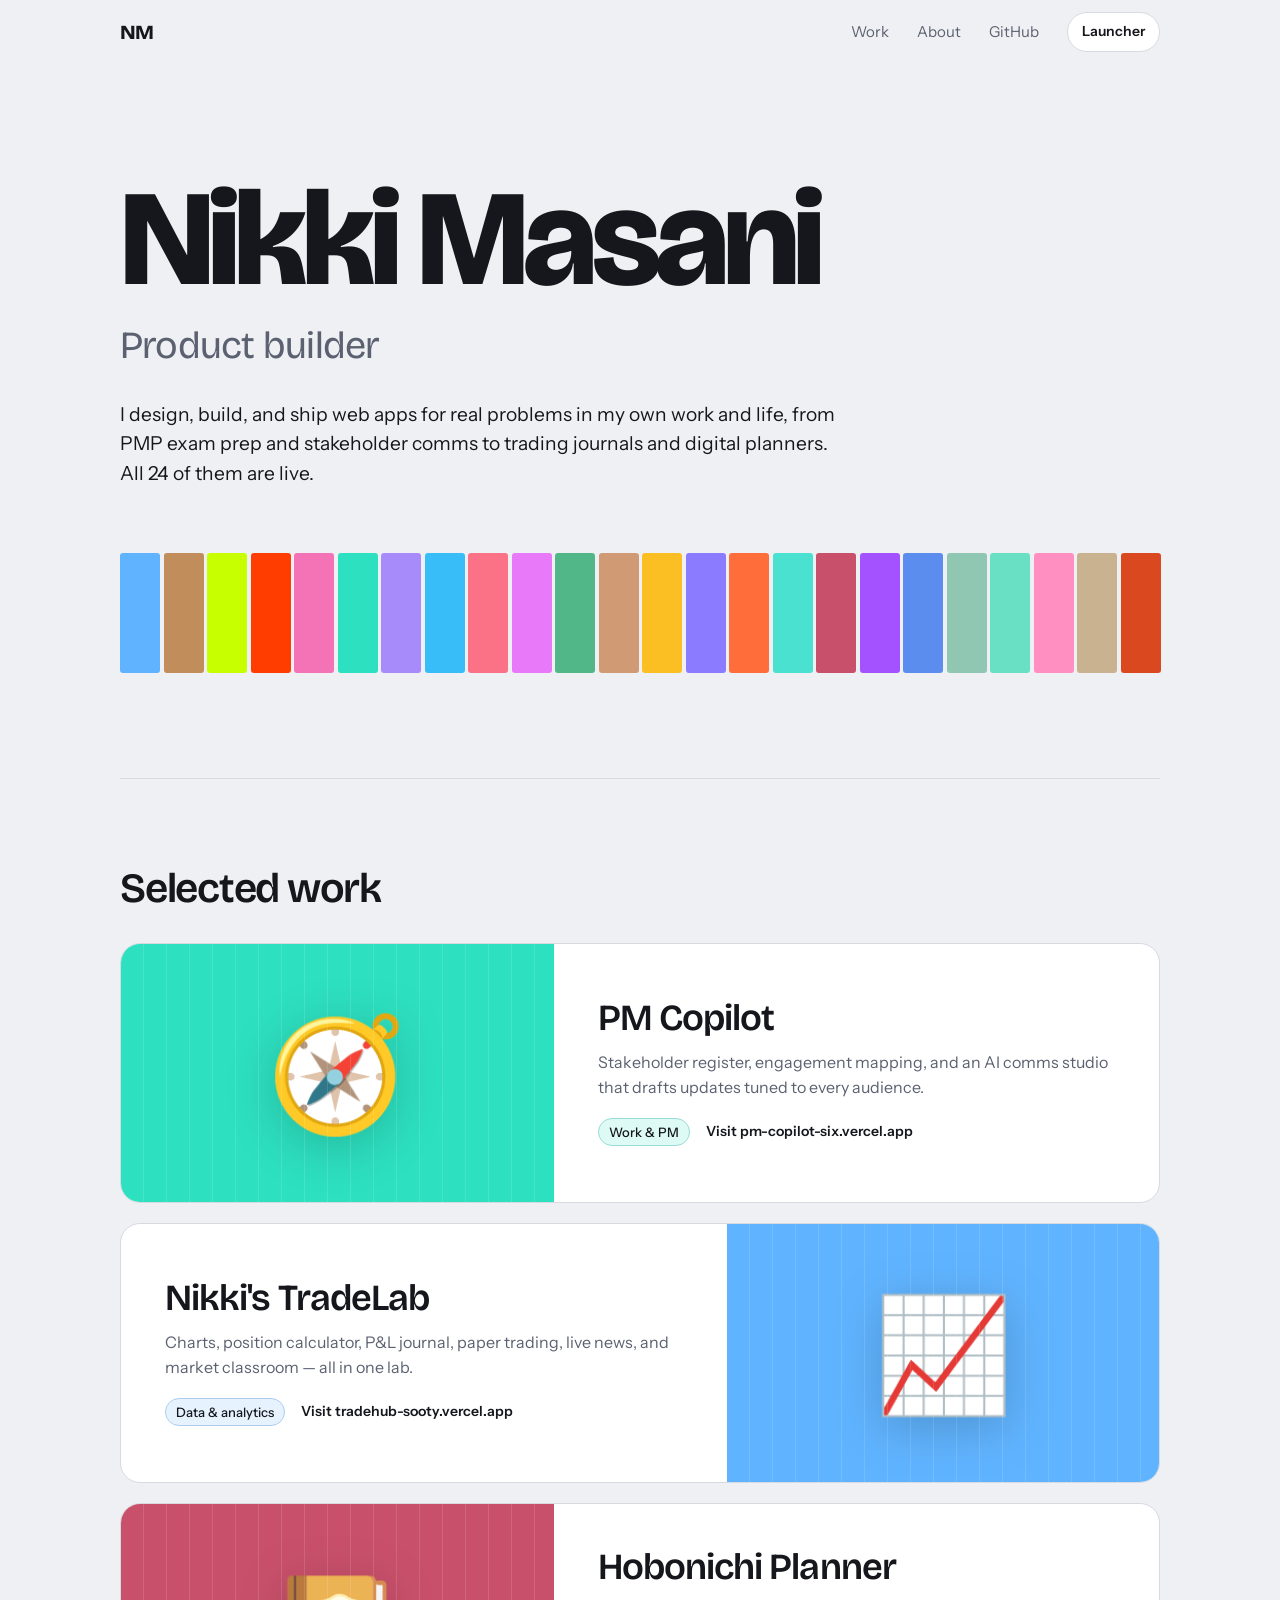
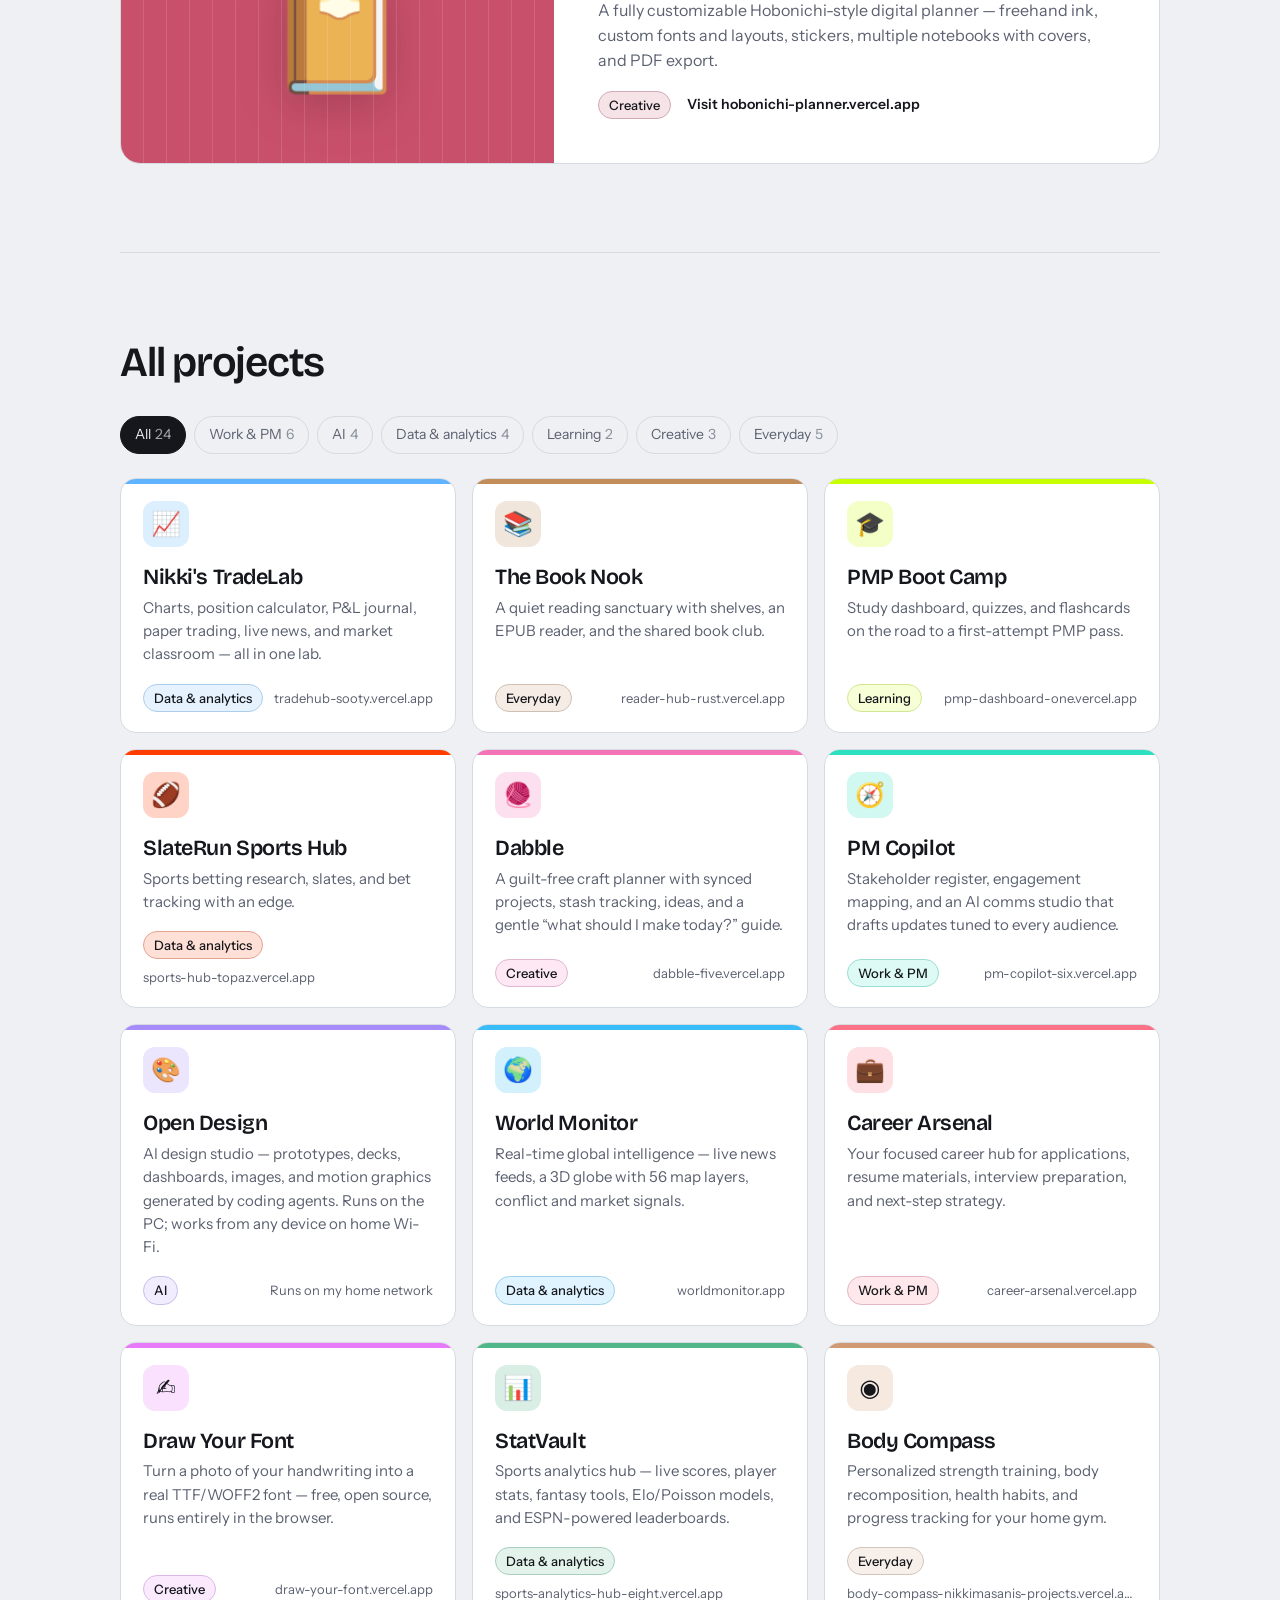
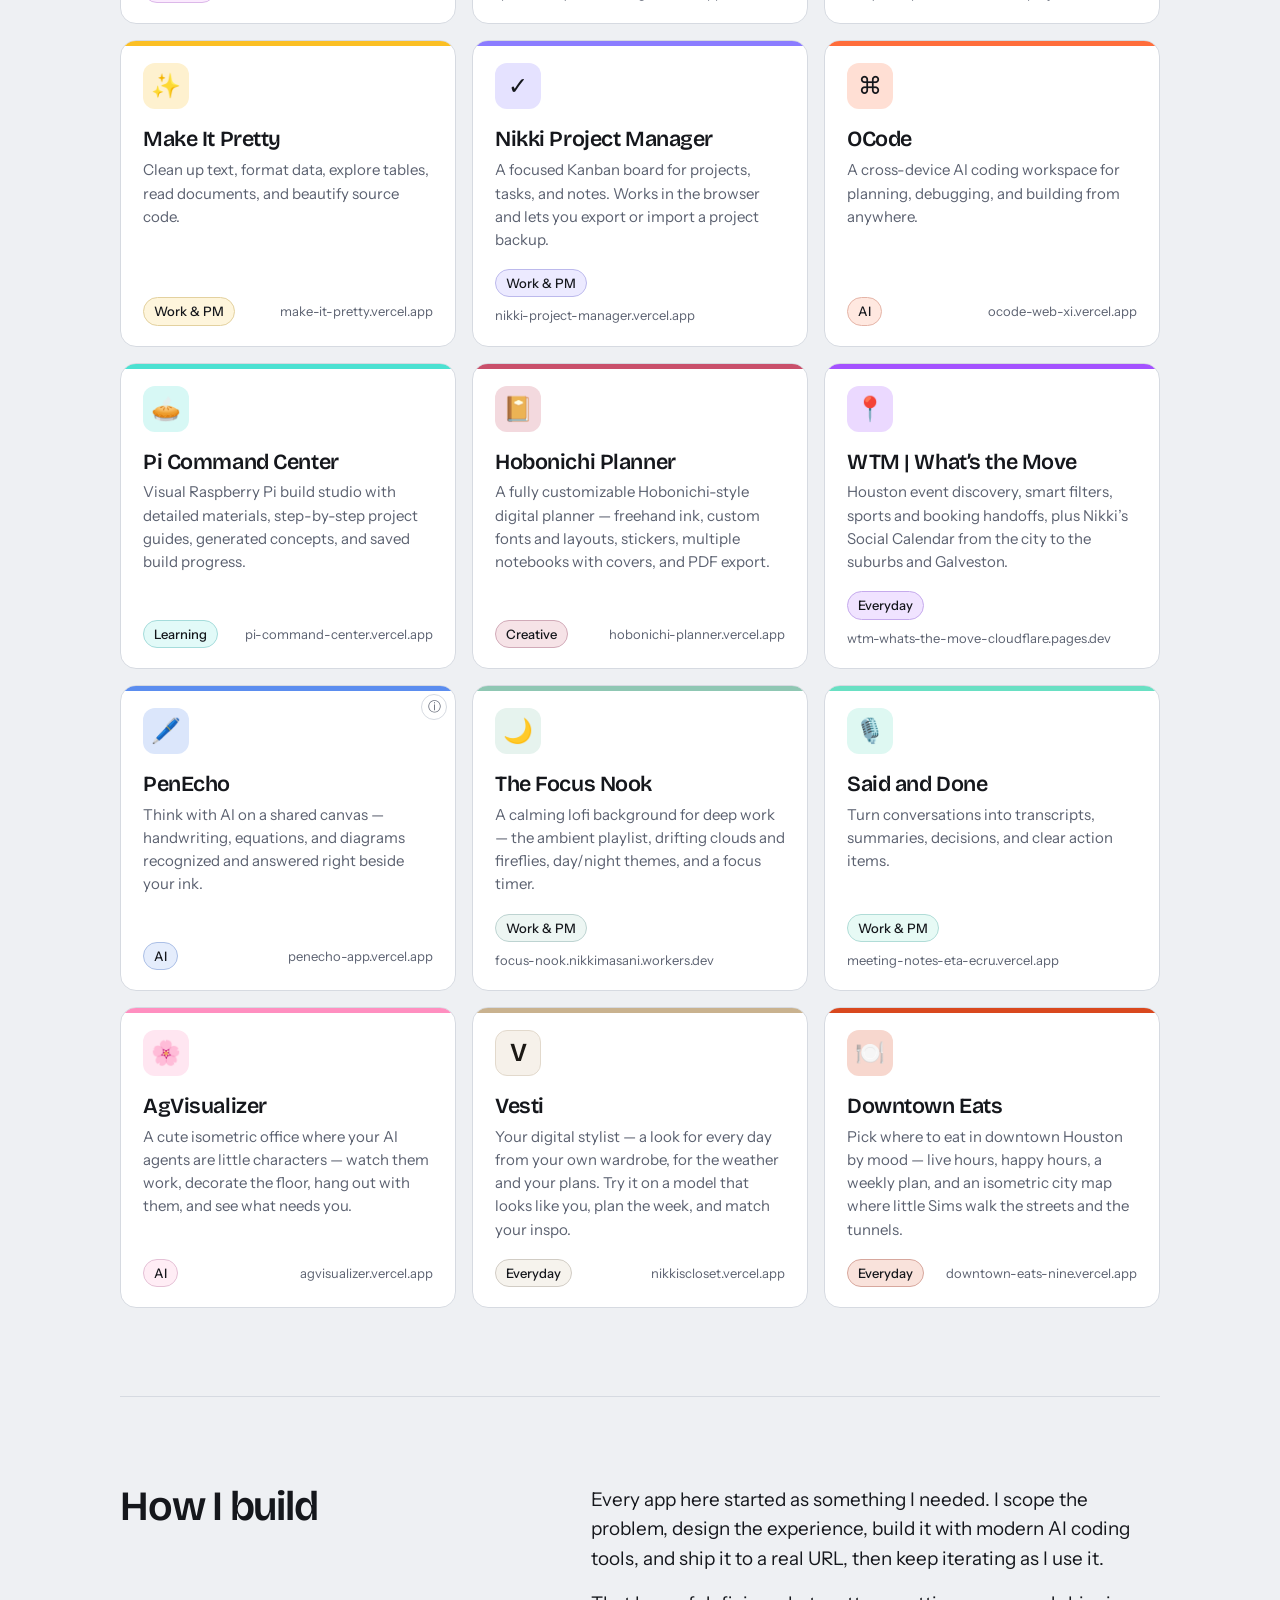
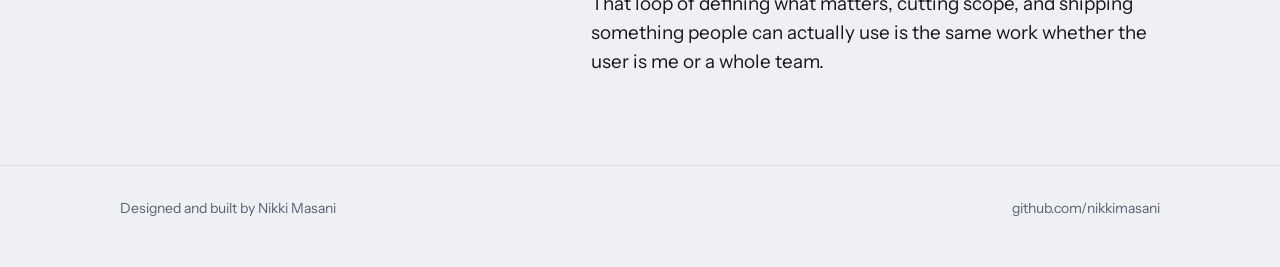
==== commit a7df7d71: "Add Downtown Eats card Co-Authored-By: Claude Opus 5.5 <noreply@anthropic.com> Claude-Session: https" ====
--- a/index.html
+++ b/index.html
@@ -192,6 +192,7 @@
 .card.streamvault{--accent:#61f0c0}
 .card.agvisualizer{--accent:#ff8fc0}
 .card.nikkiscloset{--accent:#c9b28f}.card.nikkiscloset .card-glyph{font-family:'Playfair Display',var(--display),Georgia,serif;font-weight:600;font-size:26px;color:#1c1915;background:#f6f1ea;border:1px solid #e2d9cc}
+.card.downtowneats{--accent:#d9481e}
 .card.meetingnotes{--accent:#69e0c3}
 </style>
 </head>
@@ -260,6 +261,7 @@
 <a class="card streamvault" href="https://stream-vault-delta.vercel.app" data-key="" data-open="newtab" target="_blank" rel="noopener"><div class="card-top"><span class="card-num">No. 22</span><span class="card-glyph">◉</span></div><div class="card-body"><div class="card-name">Stream Vault</div><p class="card-desc">Live TV, movies, and series from public or authorized Xtream Codes and M3U sources, with casting built in.</p><span class="card-cta">Open Stream Vault <span class="arrow">→</span></span></div></a>
 <a class="card agvisualizer" href="https://agvisualizer.vercel.app" data-key="" data-open="newtab" target="_blank" rel="noopener"><div class="card-top"><span class="card-num">No. 23</span><span class="card-glyph">🌸</span></div><div class="card-body"><div class="card-name">AgVisualizer</div><p class="card-desc">A cute isometric office where your AI agents are little characters — watch them work, decorate the floor, hang out with them, and see what needs you.</p><span class="card-cta">Open AgVisualizer <span class="arrow">→</span></span></div></a>
 <a class="card nikkiscloset" href="https://nikkiscloset.vercel.app" data-key="" data-open="newtab" target="_blank" rel="noopener"><div class="card-top"><span class="card-num">No. 24</span><span class="card-glyph" aria-hidden="true">V</span></div><div class="card-body"><div class="card-name">Vesti</div><p class="card-desc">Your digital stylist — a look for every day from your own wardrobe, for the weather and your plans. Try it on a model that looks like you, plan the week, and match your inspo.</p><span class="card-cta">Open Vesti <span class="arrow">→</span></span></div></a>
+<a class="card downtowneats" href="https://downtown-eats-nine.vercel.app" data-key="" data-open="newtab" target="_blank" rel="noopener"><div class="card-top"><span class="card-num">No. 25</span><span class="card-glyph">🍽️</span></div><div class="card-body"><div class="card-name">Downtown Eats</div><p class="card-desc">Pick where to eat in downtown Houston by mood — live hours, happy hours, a weekly plan, and an isometric city map where little Sims walk the streets and the tunnels.</p><span class="card-cta">Open Downtown Eats <span class="arrow">→</span></span></div></a>
 </main>
   </section>
 
@@ -288,7 +290,7 @@
   tradelab:{cat:'Data & analytics'}, statvault:{cat:'Data & analytics'}, slaterun:{cat:'Data & analytics'}, worldmonitor:{cat:'Data & analytics'},
   pmp:{cat:'Learning'}, picommand:{cat:'Learning'},
   hobonichi:{cat:'Creative'}, drawyourfont:{cat:'Creative'}, craftclub:{cat:'Creative'},
-  booknook:{cat:'Everyday'}, bodycompass:{cat:'Everyday'}, wtm:{cat:'Everyday'}, nikkiscloset:{cat:'Everyday'},
+  booknook:{cat:'Everyday'}, bodycompass:{cat:'Everyday'}, wtm:{cat:'Everyday'}, nikkiscloset:{cat:'Everyday'}, downtowneats:{cat:'Everyday'},
   streamvault:{cat:'Everyday', private:true},
 };
 const FEATURED = ['pmcopilot','tradelab','hobonichi'];
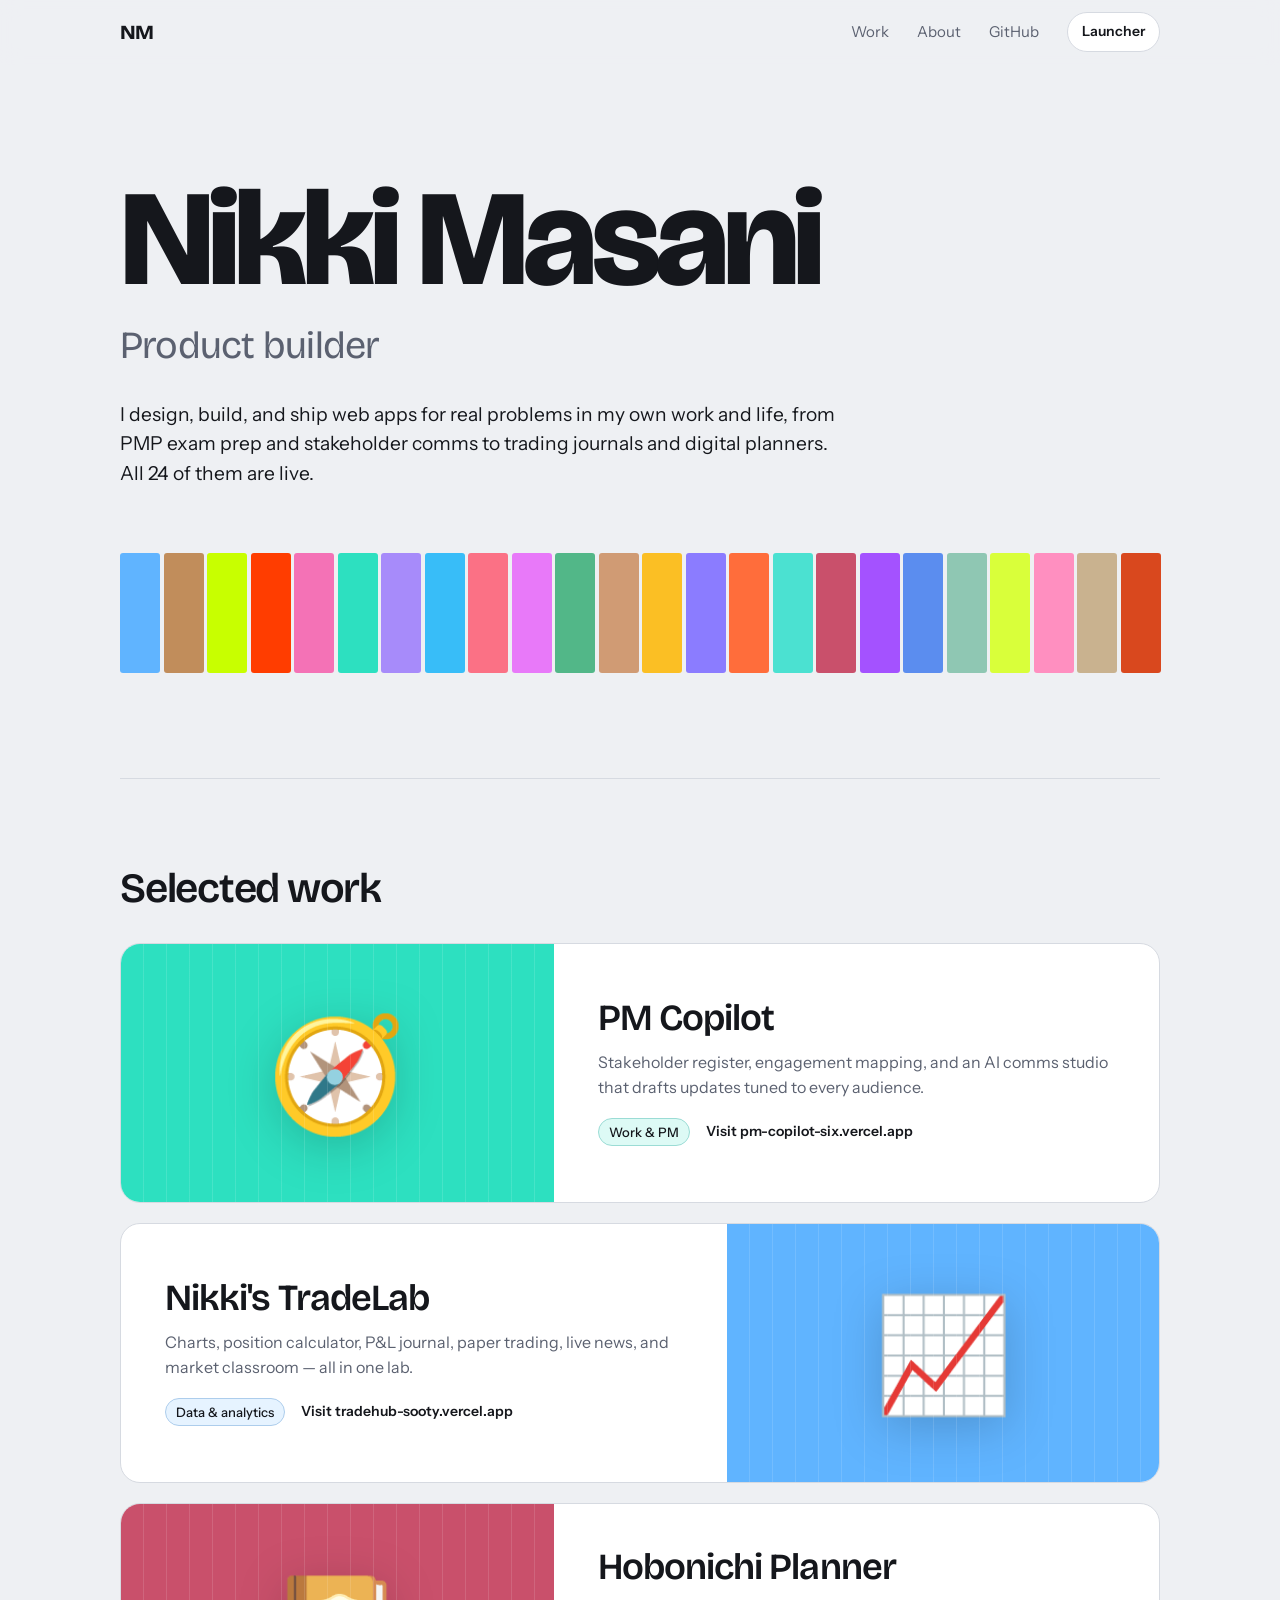
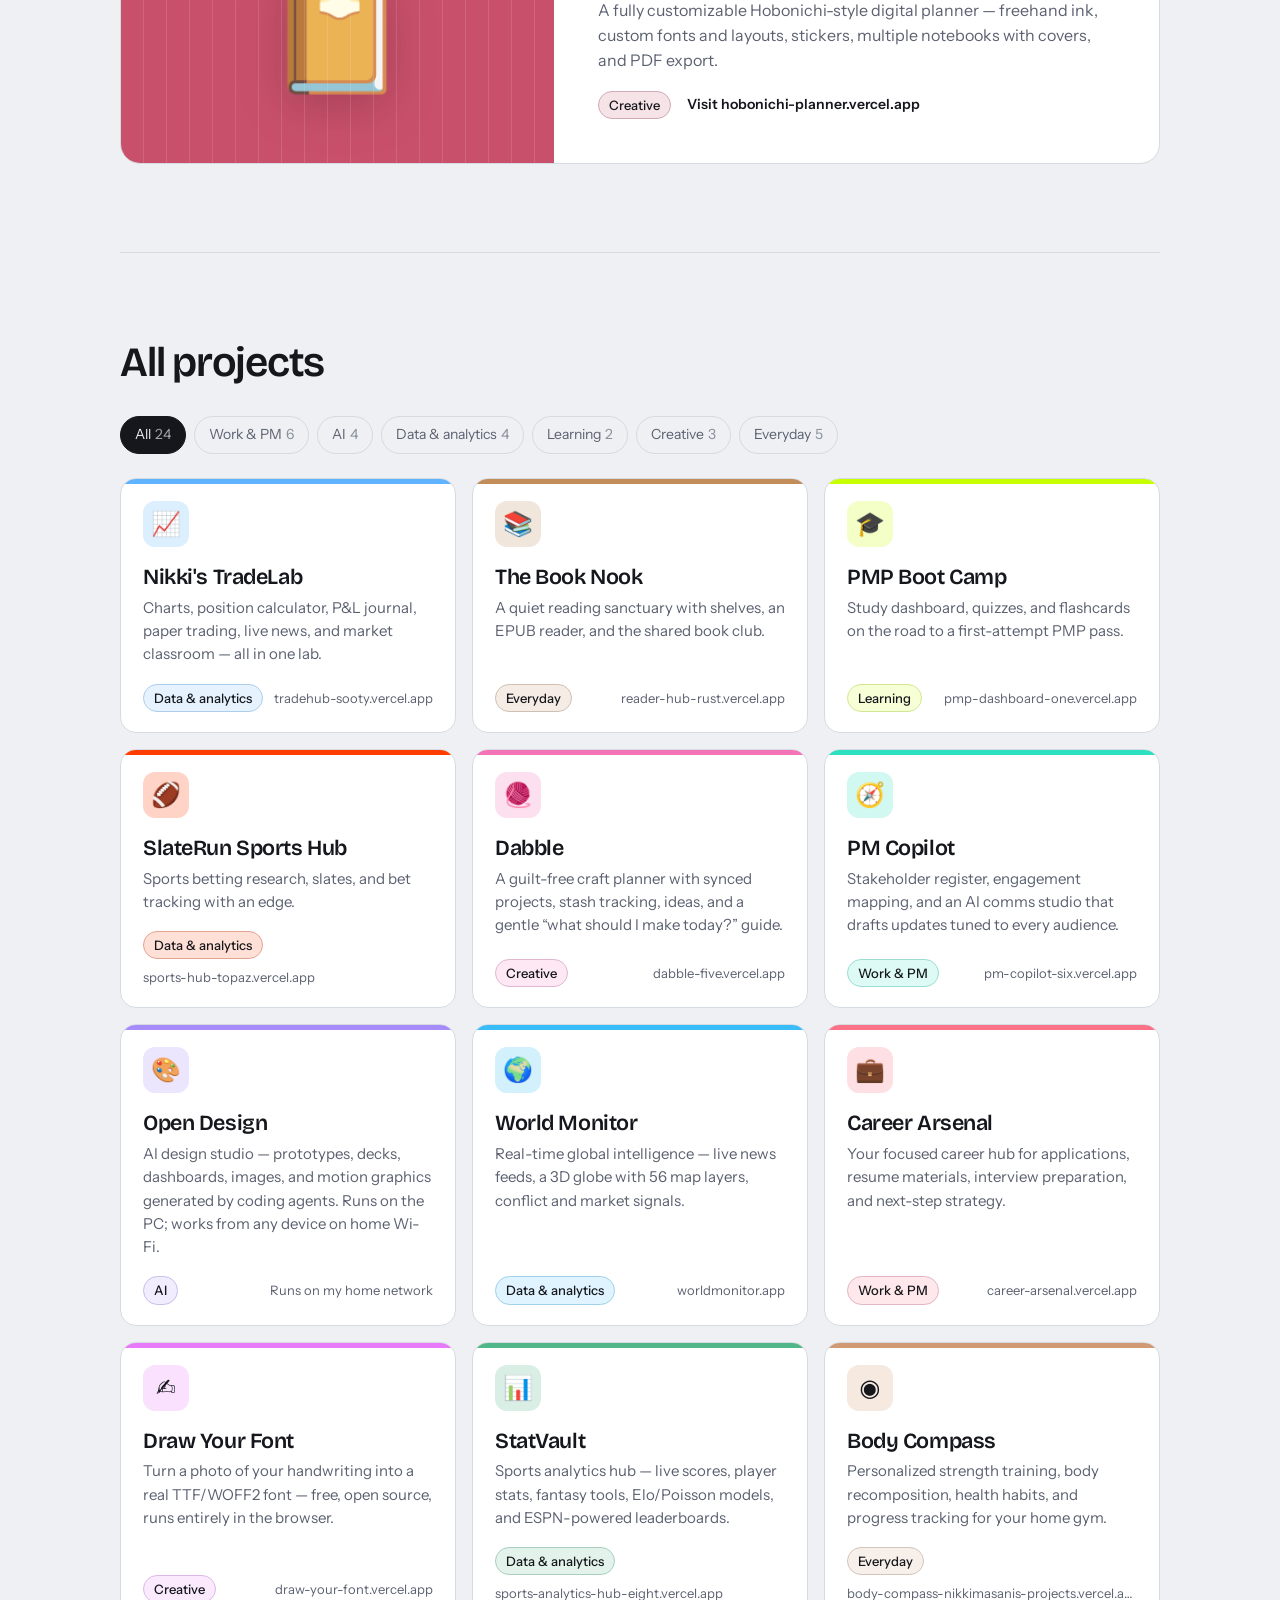
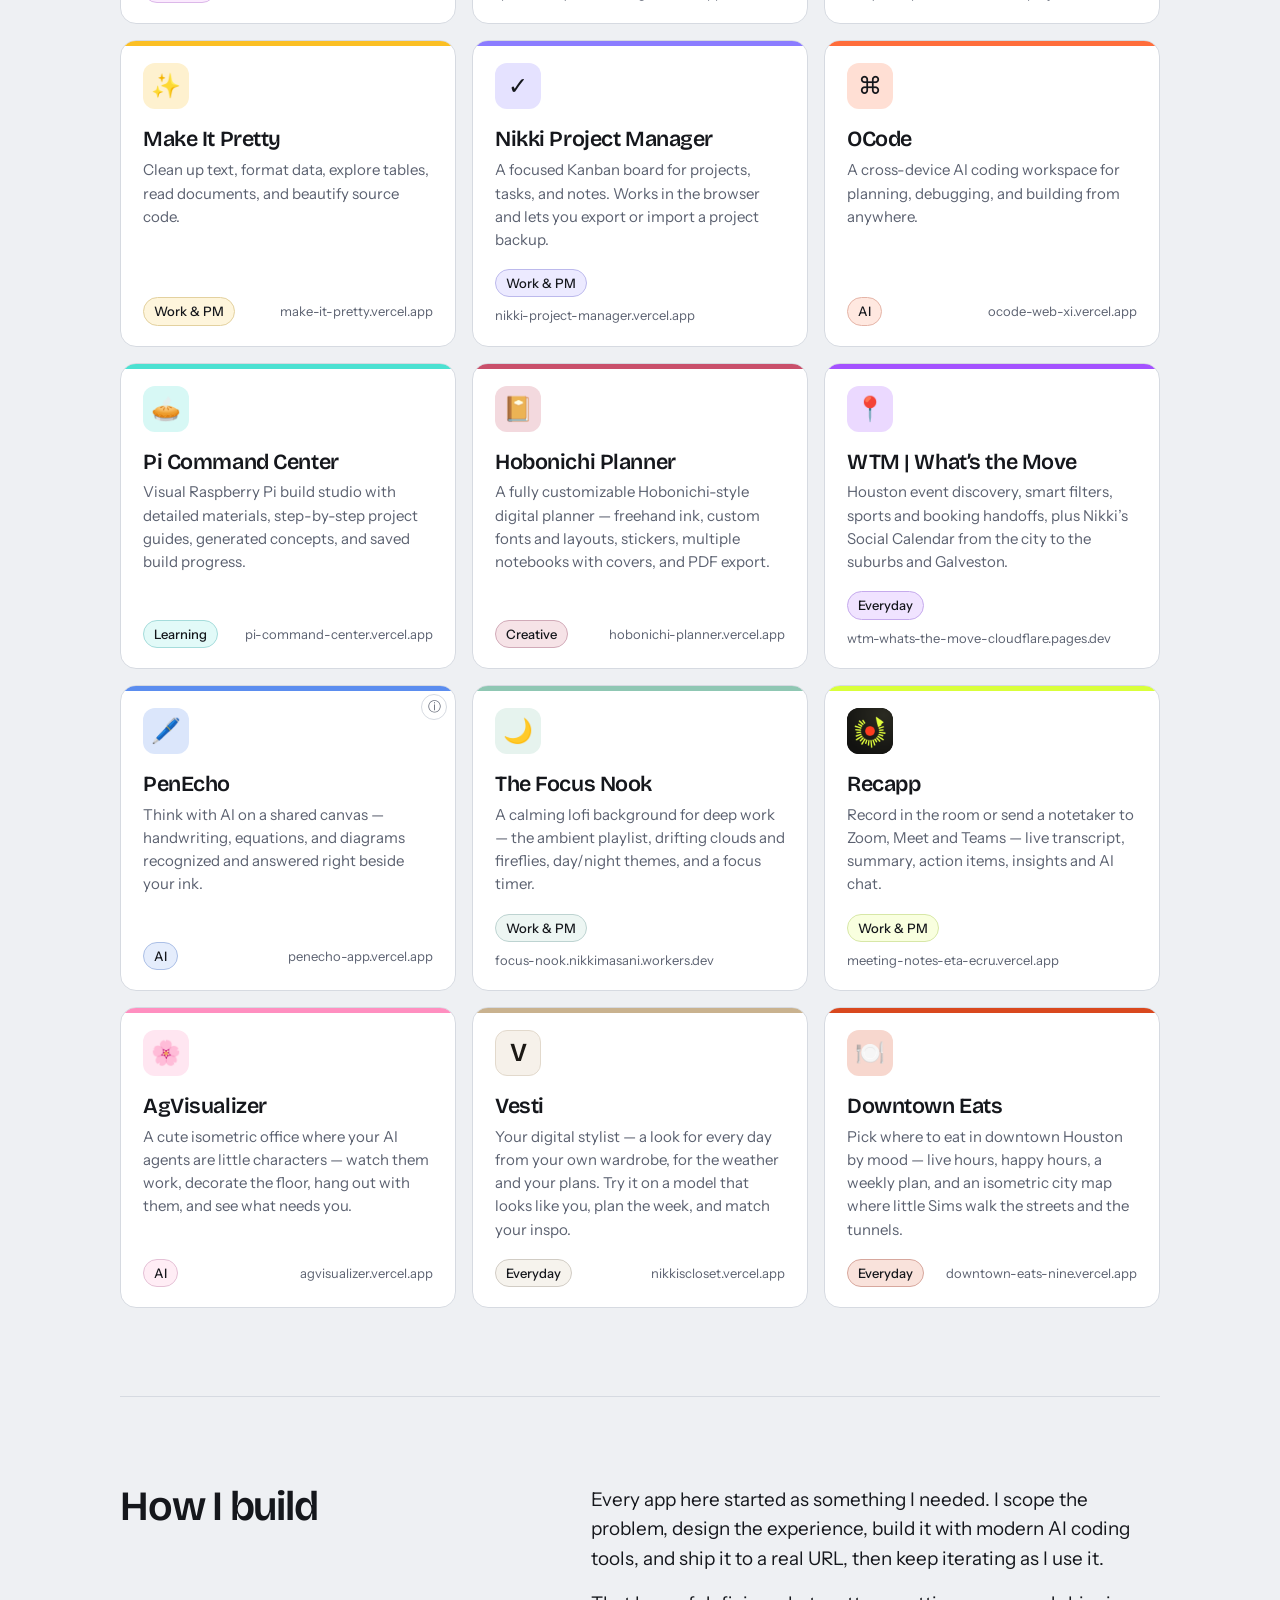
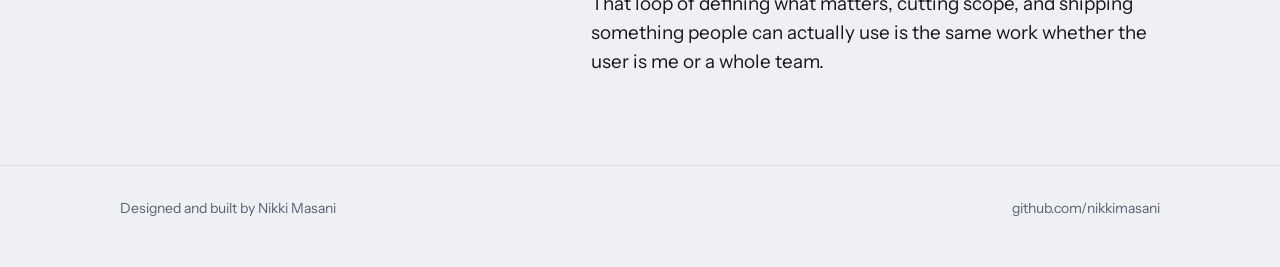
==== commit 0e0ca1c8: "Rename meeting app card to Recapp with new icon Co-Authored-By: Claude Opus 5.5 <noreply@anthropic.c" ====
--- a/index.html
+++ b/index.html
@@ -152,19 +152,40 @@
 .private-pill{font-size:12px;color:var(--muted);margin-left:6px}
 body.launcher #projects{border-top:0;padding-top:0}
 body.launcher #projects .block-head{display:none}
-.app-workspace{display:none;position:fixed;inset:0;z-index:20;background:var(--surface)}
-.app-workspace.has-tabs{display:flex;flex-direction:column}
-.app-tab-list{display:flex;gap:6px;overflow-x:auto;min-height:58px;padding:10px max(10px,env(safe-area-inset-right)) 10px max(10px,env(safe-area-inset-left));border-bottom:1px solid var(--rule);background:var(--paper)}
-.app-tab-home,.app-tab{flex:0 0 auto;display:inline-flex;align-items:center;gap:8px;padding:8px 12px;border:1px solid transparent;border-radius:10px;background:transparent;color:var(--muted);font:inherit;font-size:13px;cursor:pointer;max-width:220px}
-.app-tab-home{border-color:var(--rule);color:var(--ink)}
-.app-tab.is-active{background:var(--surface);border-color:var(--rule);color:var(--ink)}
-.app-tab-label{overflow:hidden;text-overflow:ellipsis;white-space:nowrap}
-.app-tab-close{display:inline-grid;place-items:center;width:20px;height:20px;border-radius:6px}
-.app-tab-close:hover{background:var(--rule)}
-#appTabPanels{flex:1;min-height:0}
-.app-panel{width:100%;height:100%;background:#fff}
+/* ---------- open-app tabs (both modes) ---------- */
+:root{--barh:calc(54px + env(safe-area-inset-top))}
+@media (max-width:560px){:root{--barh:calc(46px + env(safe-area-inset-top))}}
+.app-bar{position:fixed;top:0;left:0;right:0;z-index:30;height:var(--barh);padding:env(safe-area-inset-top) max(8px,env(safe-area-inset-right)) 0 max(8px,env(safe-area-inset-left));display:none;align-items:center;gap:6px;background:var(--surface);border-bottom:1px solid var(--rule)}
+body.has-tabs .app-bar{display:flex}
+body.has-tabs{padding-top:var(--barh)}
+body.has-tabs .topbar{top:var(--barh)}
+.app-home,.app-tab-open,.app-pop{font:inherit;font-size:14px;font-weight:500;color:var(--muted);background:transparent;border:1px solid transparent;border-radius:10px;height:40px;cursor:pointer;display:inline-flex;align-items:center;gap:7px;text-decoration:none;white-space:nowrap}
+.app-home{flex:0 0 auto;padding:0 12px 0 10px}
+.app-home svg,.app-pop svg{width:18px;height:18px;flex:0 0 auto}
+.app-home[aria-selected="true"]{color:var(--ink);background:var(--paper);border-color:var(--rule)}
+.app-tabs{flex:1;min-width:0;display:flex;gap:4px;overflow-x:auto;scrollbar-width:none;padding-left:6px;border-left:1px solid var(--rule)}
+.app-tabs::-webkit-scrollbar{display:none}
+.app-tab{flex:0 0 auto;display:flex;align-items:center;border-radius:10px;border:1px solid transparent;position:relative}
+.app-tab-open{padding:0 4px 0 10px;max-width:190px;border:0}
+.app-tab-glyph{font-size:16px;line-height:1}
+.app-tab-label{overflow:hidden;text-overflow:ellipsis}
+.app-tab-close{font:inherit;font-size:18px;line-height:1;color:var(--faint);background:transparent;border:0;border-radius:7px;width:28px;height:28px;margin-right:5px;cursor:pointer;display:grid;place-items:center}
+.app-tab-close:hover{background:var(--rule);color:var(--ink)}
+.app-tab.is-active{background:var(--paper);border-color:var(--rule)}
+.app-tab.is-active::after{content:'';position:absolute;left:10px;right:10px;bottom:-1px;height:3px;border-radius:3px 3px 0 0;background:var(--accent)}
+.app-tab.is-active .app-tab-open{color:var(--ink)}
+.app-tab-open:hover,.app-home:hover{color:var(--ink)}
+.app-pop{flex:0 0 auto;width:40px;justify-content:center}
+.app-pop:hover{color:var(--ink);border-color:var(--rule)}
+.app-pop[hidden]{display:none}
+.app-panels{display:none;position:fixed;left:0;right:0;bottom:0;top:var(--barh);z-index:29;background:var(--surface)}
+body.viewing-app .app-panels{display:block}
+body.viewing-app{overflow:hidden}
+.app-panel{position:absolute;inset:0;background:#fff;overflow:auto;-webkit-overflow-scrolling:touch}
 .app-panel[hidden]{display:none}
-.app-panel iframe{width:100%;height:100%;border:0;display:block}
+/* iPhone browsers stretch an iframe to its content's width; 1px + min-width pins it to the screen */
+.app-panel iframe{display:block;border:0;width:1px;min-width:100%;height:1px;min-height:100%}
+@media (max-width:560px){.app-home .app-home-label{display:none}.app-home{padding:0 10px}.app-tab-open{max-width:132px}.app-home,.app-tab-open,.app-pop{height:36px}}
 @media (prefers-reduced-motion:reduce){*{transition:none!important;animation:none!important}html{scroll-behavior:auto}}
 </style>
 <style>
@@ -193,10 +214,16 @@
 .card.agvisualizer{--accent:#ff8fc0}
 .card.nikkiscloset{--accent:#c9b28f}.card.nikkiscloset .card-glyph{font-family:'Playfair Display',var(--display),Georgia,serif;font-weight:600;font-size:26px;color:#1c1915;background:#f6f1ea;border:1px solid #e2d9cc}
 .card.downtowneats{--accent:#d9481e}
-.card.meetingnotes{--accent:#69e0c3}
+.card.meetingnotes{--accent:#d9ff3a}.card.meetingnotes .card-glyph{padding:0;overflow:hidden;background:#121210}.card.meetingnotes .card-glyph img{display:block;width:100%;height:100%}
 </style>
 </head>
 <body>
+<div class="app-bar" id="appBar">
+  <button class="app-home" id="appHome" type="button" role="tab" aria-selected="true" title="Back to the home page (your open apps stay open)"><svg viewBox="0 0 24 24" fill="none" stroke="currentColor" stroke-width="2" stroke-linecap="round" stroke-linejoin="round" aria-hidden="true"><path d="M3 10.5 12 3l9 7.5"/><path d="M5 9.5V21h14V9.5"/></svg><span class="app-home-label">Home</span></button>
+  <div class="app-tabs" id="appTabs" role="tablist" aria-label="Open apps"></div>
+  <a class="app-pop" id="appPop" href="#" target="_blank" rel="noopener" title="Open this app in its own browser tab" aria-label="Open this app in its own browser tab" hidden><svg viewBox="0 0 24 24" fill="none" stroke="currentColor" stroke-width="2" stroke-linecap="round" stroke-linejoin="round" aria-hidden="true"><path d="M14 4h6v6"/><path d="M20 4 11 13"/><path d="M19 14v5a1 1 0 0 1-1 1H5a1 1 0 0 1-1-1V6a1 1 0 0 1 1-1h5"/></svg></a>
+</div>
+<div class="app-panels" id="appPanels"></div>
 <header class="topbar"><div class="wrap">
   <a class="monogram" href="#top" aria-label="Nikki Masani, back to top">NM</a>
   <nav class="nav" aria-label="Main">
@@ -235,7 +262,6 @@
       <div class="recent-shell" id="recentApps"></div>
     </section>
     <div class="filters" id="filters" role="group" aria-label="Filter projects by category"></div>
-    <section class="app-workspace" id="appWorkspace" aria-label="Open apps"><div class="app-tab-list" id="appTabList" role="tablist" aria-label="Open apps"><button class="app-tab-home" id="returnToLauncher" type="button">Back to apps</button></div><div id="appTabPanels"></div></section>
 <main class="grid" aria-label="Projects">
 <a class="card tradelab" href="https://tradehub-sooty.vercel.app/" data-key="1" target="_blank" rel="noopener"><div class="card-top"><span class="card-num">No. 01</span><span class="card-glyph">📈</span></div><div class="card-body"><div class="card-name">Nikki's TradeLab</div><p class="card-desc">Charts, position calculator, P&amp;L journal, paper trading, live news, and market classroom — all in one lab.</p><span class="card-cta">Open TradeLab <span class="arrow">→</span></span></div></a>
 <a class="card booknook" href="https://reader-hub-rust.vercel.app" data-key="2" target="_blank" rel="noopener"><div class="card-top"><span class="card-num">No. 02</span><span class="card-glyph">📚</span></div><div class="card-body"><div class="card-name">The Book Nook</div><p class="card-desc">A quiet reading sanctuary with shelves, an EPUB reader, and the shared book club.</p><span class="card-cta">Open Book Nook <span class="arrow">→</span></span></div></a>
@@ -245,7 +271,7 @@
 <a class="card pmcopilot" href="https://pm-copilot-six.vercel.app" data-key="6" target="_blank" rel="noopener"><div class="card-top"><span class="card-num">No. 06</span><span class="card-glyph">🧭</span></div><div class="card-body"><div class="card-name">PM Copilot</div><p class="card-desc">Stakeholder register, engagement mapping, and an AI comms studio that drafts updates tuned to every audience.</p><span class="card-cta">Open PM Copilot <span class="arrow">→</span></span></div></a>
 <a class="card opendesign" href="http://10.0.0.29:7457" data-key="7" target="_blank" rel="noopener"><div class="card-top"><span class="card-num">No. 07</span><span class="card-glyph">🎨</span></div><div class="card-body"><div class="card-name">Open Design</div><p class="card-desc">AI design studio — prototypes, decks, dashboards, images, and motion graphics generated by coding agents. Runs on the PC; works from any device on home Wi-Fi.</p><span class="card-cta">Open Design Studio <span class="arrow">→</span></span></div></a>
 <a class="card worldmonitor" href="https://www.worldmonitor.app" data-key="8" target="_blank" rel="noopener"><div class="card-top"><span class="card-num">No. 08</span><span class="card-glyph">🌍</span></div><div class="card-body"><div class="card-name">World Monitor</div><p class="card-desc">Real-time global intelligence — live news feeds, a 3D globe with 56 map layers, conflict and market signals.</p><span class="card-cta">Open World Monitor <span class="arrow">→</span></span></div></a>
-<a class="card careerarsenal" href="https://career-arsenal.vercel.app" data-key="9" data-open="newtab" target="_blank" rel="noopener"><div class="card-top"><span class="card-num">No. 09</span><span class="card-glyph">💼</span></div><div class="card-body"><div class="card-name">Career Arsenal</div><p class="card-desc">Your focused career hub for applications, resume materials, interview preparation, and next-step strategy.</p><span class="card-cta">Open Career Arsenal <span class="arrow">→</span></span></div></a>
+<a class="card careerarsenal" href="https://career-arsenal.vercel.app" data-key="9" target="_blank" rel="noopener"><div class="card-top"><span class="card-num">No. 09</span><span class="card-glyph">💼</span></div><div class="card-body"><div class="card-name">Career Arsenal</div><p class="card-desc">Your focused career hub for applications, resume materials, interview preparation, and next-step strategy.</p><span class="card-cta">Open Career Arsenal <span class="arrow">→</span></span></div></a>
 <a class="card drawyourfont" href="https://draw-your-font.vercel.app" data-key="" target="_blank" rel="noopener"><div class="card-top"><span class="card-num">No. 10</span><span class="card-glyph">✍️</span></div><div class="card-body"><div class="card-name">Draw Your Font</div><p class="card-desc">Turn a photo of your handwriting into a real TTF/WOFF2 font — free, open source, runs entirely in the browser.</p><span class="card-cta">Open Draw Your Font <span class="arrow">→</span></span></div></a>
 <a class="card statvault" href="https://sports-analytics-hub-eight.vercel.app" data-key="" target="_blank" rel="noopener"><div class="card-top"><span class="card-num">No. 11</span><span class="card-glyph">📊</span></div><div class="card-body"><div class="card-name">StatVault</div><p class="card-desc">Sports analytics hub — live scores, player stats, fantasy tools, Elo/Poisson models, and ESPN-powered leaderboards.</p><span class="card-cta">Open StatVault <span class="arrow">→</span></span></div></a>
 <a class="card bodycompass" href="https://body-compass-nikkimasanis-projects.vercel.app" data-key="" target="_blank" rel="noopener"><div class="card-top"><span class="card-num">No. 12</span><span class="card-glyph">◉</span></div><div class="card-body"><div class="card-name">Body Compass</div><p class="card-desc">Personalized strength training, body recomposition, health habits, and progress tracking for your home gym.</p><span class="card-cta">Open Body Compass <span class="arrow">→</span></span></div></a>
@@ -253,15 +279,15 @@
 <a class="card projectmanager" href="https://nikki-project-manager.vercel.app" data-key="" target="_blank" rel="noopener"><div class="card-top"><span class="card-num">No. 14</span><span class="card-glyph">✓</span></div><div class="card-body"><div class="card-name">Nikki Project Manager</div><p class="card-desc">A focused Kanban board for projects, tasks, and notes. Works in the browser and lets you export or import a project backup.</p><span class="card-cta">Open Project Manager <span class="arrow">→</span></span></div></a>
 <a class="card ocode" href="https://ocode-web-xi.vercel.app" data-key="" target="_blank" rel="noopener"><div class="card-top"><span class="card-num">No. 15</span><span class="card-glyph">⌘</span></div><div class="card-body"><div class="card-name">OCode</div><p class="card-desc">A cross-device AI coding workspace for planning, debugging, and building from anywhere.</p><span class="card-cta">Open OCode <span class="arrow">→</span></span></div></a>
 <a class="card picommand" href="https://pi-command-center.vercel.app" data-key="" target="_blank" rel="noopener"><div class="card-top"><span class="card-num">No. 16</span><span class="card-glyph">🥧</span></div><div class="card-body"><div class="card-name">Pi Command Center</div><p class="card-desc">Visual Raspberry Pi build studio with detailed materials, step-by-step project guides, generated concepts, and saved build progress.</p><span class="card-cta">Open Pi Command Center <span class="arrow">→</span></span></div></a>
-<a class="card hobonichi" href="https://hobonichi-planner.vercel.app" data-key="" data-open="newtab" target="_blank" rel="noopener"><div class="card-top"><span class="card-num">No. 17</span><span class="card-glyph">📔</span></div><div class="card-body"><div class="card-name">Hobonichi Planner</div><p class="card-desc">A fully customizable Hobonichi-style digital planner — freehand ink, custom fonts and layouts, stickers, multiple notebooks with covers, and PDF export.</p><span class="card-cta">Open Hobonichi Planner <span class="arrow">→</span></span></div></a>
-<a class="card wtm" href="https://wtm-whats-the-move-cloudflare.pages.dev" data-key="" data-open="newtab" target="_blank" rel="noopener"><div class="card-top"><span class="card-num">No. 18</span><span class="card-glyph">📍</span></div><div class="card-body"><div class="card-name">WTM | What’s the Move</div><p class="card-desc">Houston event discovery, smart filters, sports and booking handoffs, plus Nikki’s Social Calendar from the city to the suburbs and Galveston.</p><span class="card-cta">Open WTM <span class="arrow">→</span></span></div></a>
-<a class="card penecho" href="https://penecho-app.vercel.app" data-key="" data-open="newtab" target="_blank" rel="noopener"><button type="button" class="card-info-btn" aria-label="How to use PenEcho" style="position:absolute;top:8px;right:8px;z-index:2;width:26px;height:26px;border-radius:50%;background:rgba(255,255,255,.08);border:1px solid var(--border);color:var(--muted);font:600 14px/1 inherit;cursor:pointer;display:grid;place-items:center" onclick="event.preventDefault();event.stopPropagation();alert('PenEcho: a large, handwritten AI canvas.\n\nWrite or sketch, then let AI respond automatically after a short pause, or tap the glowing orb for Answer, Hint, Explain, Continue, or Plot. Also supports lassoing handwriting, typed Markdown/LaTeX, images, cloud saves, history, and PNG export.\n\nHow to use:\n1. Sign in with the emailed link - the canvas stays locked until then.\n2. Select the pencil (Pen) icon in the toolbar - it should highlight.\n3. Write directly on the canvas with your stylus.\n4. One finger pans, pinch to zoom. The Hand icon is for moving the canvas/objects.\n5. Pause briefly after writing, or tap the glowing orb, for AI help.')">ⓘ</button><div class="card-top"><span class="card-num">No. 19</span><span class="card-glyph">🖊️</span></div><div class="card-body"><div class="card-name">PenEcho</div><p class="card-desc">Think with AI on a shared canvas — handwriting, equations, and diagrams recognized and answered right beside your ink.</p><span class="card-cta">Open PenEcho <span class="arrow">→</span></span></div></a>
-<a class="card focusnook" href="https://focus-nook.nikkimasani.workers.dev" data-key="" data-open="newtab" target="_blank" rel="noopener"><div class="card-top"><span class="card-num">No. 20</span><span class="card-glyph">🌙</span></div><div class="card-body"><div class="card-name">The Focus Nook</div><p class="card-desc">A calming lofi background for deep work — the ambient playlist, drifting clouds and fireflies, day/night themes, and a focus timer.</p><span class="card-cta">Open Focus Nook <span class="arrow">→</span></span></div></a>
-<a class="card meetingnotes" style="--accent:#69e0c3;--card-bg:#0b1d25" href="https://meeting-notes-eta-ecru.vercel.app" data-key="" data-open="newtab" target="_blank" rel="noopener"><div class="card-top"><span class="card-num">No. 21</span><span class="card-glyph">🎙️</span></div><div class="card-body"><div class="card-name">Said and Done</div><p class="card-desc">Turn conversations into transcripts, summaries, decisions, and clear action items.</p><span class="card-cta">Open Said and Done <span class="arrow">→</span></span></div></a>
-<a class="card streamvault" href="https://stream-vault-delta.vercel.app" data-key="" data-open="newtab" target="_blank" rel="noopener"><div class="card-top"><span class="card-num">No. 22</span><span class="card-glyph">◉</span></div><div class="card-body"><div class="card-name">Stream Vault</div><p class="card-desc">Live TV, movies, and series from public or authorized Xtream Codes and M3U sources, with casting built in.</p><span class="card-cta">Open Stream Vault <span class="arrow">→</span></span></div></a>
-<a class="card agvisualizer" href="https://agvisualizer.vercel.app" data-key="" data-open="newtab" target="_blank" rel="noopener"><div class="card-top"><span class="card-num">No. 23</span><span class="card-glyph">🌸</span></div><div class="card-body"><div class="card-name">AgVisualizer</div><p class="card-desc">A cute isometric office where your AI agents are little characters — watch them work, decorate the floor, hang out with them, and see what needs you.</p><span class="card-cta">Open AgVisualizer <span class="arrow">→</span></span></div></a>
-<a class="card nikkiscloset" href="https://nikkiscloset.vercel.app" data-key="" data-open="newtab" target="_blank" rel="noopener"><div class="card-top"><span class="card-num">No. 24</span><span class="card-glyph" aria-hidden="true">V</span></div><div class="card-body"><div class="card-name">Vesti</div><p class="card-desc">Your digital stylist — a look for every day from your own wardrobe, for the weather and your plans. Try it on a model that looks like you, plan the week, and match your inspo.</p><span class="card-cta">Open Vesti <span class="arrow">→</span></span></div></a>
-<a class="card downtowneats" href="https://downtown-eats-nine.vercel.app" data-key="" data-open="newtab" target="_blank" rel="noopener"><div class="card-top"><span class="card-num">No. 25</span><span class="card-glyph">🍽️</span></div><div class="card-body"><div class="card-name">Downtown Eats</div><p class="card-desc">Pick where to eat in downtown Houston by mood — live hours, happy hours, a weekly plan, and an isometric city map where little Sims walk the streets and the tunnels.</p><span class="card-cta">Open Downtown Eats <span class="arrow">→</span></span></div></a>
+<a class="card hobonichi" href="https://hobonichi-planner.vercel.app" data-key="" target="_blank" rel="noopener"><div class="card-top"><span class="card-num">No. 17</span><span class="card-glyph">📔</span></div><div class="card-body"><div class="card-name">Hobonichi Planner</div><p class="card-desc">A fully customizable Hobonichi-style digital planner — freehand ink, custom fonts and layouts, stickers, multiple notebooks with covers, and PDF export.</p><span class="card-cta">Open Hobonichi Planner <span class="arrow">→</span></span></div></a>
+<a class="card wtm" href="https://wtm-whats-the-move-cloudflare.pages.dev" data-key="" target="_blank" rel="noopener"><div class="card-top"><span class="card-num">No. 18</span><span class="card-glyph">📍</span></div><div class="card-body"><div class="card-name">WTM | What’s the Move</div><p class="card-desc">Houston event discovery, smart filters, sports and booking handoffs, plus Nikki’s Social Calendar from the city to the suburbs and Galveston.</p><span class="card-cta">Open WTM <span class="arrow">→</span></span></div></a>
+<a class="card penecho" href="https://penecho-app.vercel.app" data-key="" target="_blank" rel="noopener"><button type="button" class="card-info-btn" aria-label="How to use PenEcho" style="position:absolute;top:8px;right:8px;z-index:2;width:26px;height:26px;border-radius:50%;background:rgba(255,255,255,.08);border:1px solid var(--border);color:var(--muted);font:600 14px/1 inherit;cursor:pointer;display:grid;place-items:center" onclick="event.preventDefault();event.stopPropagation();alert('PenEcho: a large, handwritten AI canvas.\n\nWrite or sketch, then let AI respond automatically after a short pause, or tap the glowing orb for Answer, Hint, Explain, Continue, or Plot. Also supports lassoing handwriting, typed Markdown/LaTeX, images, cloud saves, history, and PNG export.\n\nHow to use:\n1. Sign in with the emailed link - the canvas stays locked until then.\n2. Select the pencil (Pen) icon in the toolbar - it should highlight.\n3. Write directly on the canvas with your stylus.\n4. One finger pans, pinch to zoom. The Hand icon is for moving the canvas/objects.\n5. Pause briefly after writing, or tap the glowing orb, for AI help.')">ⓘ</button><div class="card-top"><span class="card-num">No. 19</span><span class="card-glyph">🖊️</span></div><div class="card-body"><div class="card-name">PenEcho</div><p class="card-desc">Think with AI on a shared canvas — handwriting, equations, and diagrams recognized and answered right beside your ink.</p><span class="card-cta">Open PenEcho <span class="arrow">→</span></span></div></a>
+<a class="card focusnook" href="https://focus-nook.nikkimasani.workers.dev" data-key="" target="_blank" rel="noopener"><div class="card-top"><span class="card-num">No. 20</span><span class="card-glyph">🌙</span></div><div class="card-body"><div class="card-name">The Focus Nook</div><p class="card-desc">A calming lofi background for deep work — the ambient playlist, drifting clouds and fireflies, day/night themes, and a focus timer.</p><span class="card-cta">Open Focus Nook <span class="arrow">→</span></span></div></a>
+<a class="card meetingnotes" style="--accent:#d9ff3a;--card-bg:#141410" href="https://meeting-notes-eta-ecru.vercel.app" data-key="" target="_blank" rel="noopener"><div class="card-top"><span class="card-num">No. 21</span><span class="card-glyph"><img src="/recapp-icon.png" alt=""></span></div><div class="card-body"><div class="card-name">Recapp</div><p class="card-desc">Record in the room or send a notetaker to Zoom, Meet and Teams — live transcript, summary, action items, insights and AI chat.</p><span class="card-cta">Open Recapp <span class="arrow">→</span></span></div></a>
+<a class="card streamvault" href="https://stream-vault-delta.vercel.app" data-key="" target="_blank" rel="noopener"><div class="card-top"><span class="card-num">No. 22</span><span class="card-glyph">◉</span></div><div class="card-body"><div class="card-name">Stream Vault</div><p class="card-desc">Live TV, movies, and series from public or authorized Xtream Codes and M3U sources, with casting built in.</p><span class="card-cta">Open Stream Vault <span class="arrow">→</span></span></div></a>
+<a class="card agvisualizer" href="https://agvisualizer.vercel.app" data-key="" target="_blank" rel="noopener"><div class="card-top"><span class="card-num">No. 23</span><span class="card-glyph">🌸</span></div><div class="card-body"><div class="card-name">AgVisualizer</div><p class="card-desc">A cute isometric office where your AI agents are little characters — watch them work, decorate the floor, hang out with them, and see what needs you.</p><span class="card-cta">Open AgVisualizer <span class="arrow">→</span></span></div></a>
+<a class="card nikkiscloset" href="https://nikkiscloset.vercel.app" data-key="" target="_blank" rel="noopener"><div class="card-top"><span class="card-num">No. 24</span><span class="card-glyph" aria-hidden="true">V</span></div><div class="card-body"><div class="card-name">Vesti</div><p class="card-desc">Your digital stylist — a look for every day from your own wardrobe, for the weather and your plans. Try it on a model that looks like you, plan the week, and match your inspo.</p><span class="card-cta">Open Vesti <span class="arrow">→</span></span></div></a>
+<a class="card downtowneats" href="https://downtown-eats-nine.vercel.app" data-key="" target="_blank" rel="noopener"><div class="card-top"><span class="card-num">No. 25</span><span class="card-glyph">🍽️</span></div><div class="card-body"><div class="card-name">Downtown Eats</div><p class="card-desc">Pick where to eat in downtown Houston by mood — live hours, happy hours, a weekly plan, and an isometric city map where little Sims walk the streets and the tunnels.</p><span class="card-cta">Open Downtown Eats <span class="arrow">→</span></span></div></a>
 </main>
   </section>
 
@@ -311,24 +337,72 @@
 function readRecentApps(){try{const p=JSON.parse(safeGet(TOOLBOX_RECENT_KEY)||'[]');return Array.isArray(p)?p:[]}catch{return[]}}
 function writeRecentApp(card){const next=readRecentApps().filter(i=>i.href!==card.href);next.unshift({href:card.href,name:nameOf(card)});safeSet(TOOLBOX_RECENT_KEY,JSON.stringify(next.slice(0,3)));renderRecentApps()}
 function renderRecentApps(){const shell=document.getElementById('recentApps');const recent=readRecentApps();shell.replaceChildren();if(!recent.length){const s=document.createElement('span');s.className='recent-pill';s.textContent='No recent apps yet';shell.append(s);return}recent.forEach(item=>{const card=cards().find(c=>c.href===item.href);const a=document.createElement('a');a.className='recent-pill';a.href=item.href;a.target='_blank';a.rel='noopener';a.textContent='Recent: '+(card?nameOf(card):item.name);shell.append(a)})}
+/* ---------- open-app tabs ---------- */
+// Apps open as tabs inside this page. Home keeps them open; the back button returns Home instead of leaving.
+// Cards marked (sign-in, drawing, or touch issues when embedded) and plain-http apps open in a real browser tab.
+const OPEN_TABS_KEY='toolbox-open-tabs-v1';
+const FRAME_ALLOW='microphone; camera; geolocation; clipboard-read; clipboard-write; fullscreen; autoplay; encrypted-media; picture-in-picture; screen-wake-lock';
 function appIdFor(card){return`app-${card.href.replace(/[^a-z0-9]+/gi,'-').replace(/^-|-$/g,'')}`}
-function activateApp(appId){document.querySelectorAll('.app-tab').forEach(t=>{const a=t.dataset.appId===appId;t.classList.toggle('is-active',a);t.setAttribute('aria-selected',String(a))});document.querySelectorAll('.app-panel').forEach(p=>{p.hidden=p.id!==`${appId}-panel`})}
-function closeApp(appId){const tab=document.querySelector(`.app-tab[data-app-id="${appId}"]`);const panel=document.getElementById(`${appId}-panel`);const was=tab?.classList.contains('is-active');tab?.remove();panel?.remove();const rest=document.querySelectorAll('.app-tab');document.getElementById('appWorkspace').classList.toggle('has-tabs',rest.length>0);if(was&&rest.length)activateApp(rest[rest.length-1].dataset.appId)}
+function cardForId(id){return cards().find(c=>appIdFor(c)===id)}
+function opensOutside(card){return card.dataset.open==='newtab'||!card.href||(card.href.startsWith('http:')&&location.protocol==='https:')}
+function viewingApp(){return document.body.classList.contains('viewing-app')}
+function openTabIds(){return [...document.querySelectorAll('#appTabs .app-tab')].map(t=>t.dataset.appId)}
+function saveOpenTabs(){try{sessionStorage.setItem(OPEN_TABS_KEY,JSON.stringify(openTabIds()))}catch{}}
+function setActive(appId){
+  document.body.classList.toggle('viewing-app',!!appId);
+  document.getElementById('appHome').setAttribute('aria-selected',String(!appId));
+  document.querySelectorAll('#appTabs .app-tab').forEach(t=>{const on=t.dataset.appId===appId;t.classList.toggle('is-active',on);t.querySelector('.app-tab-open').setAttribute('aria-selected',String(on))});
+  document.querySelectorAll('#appPanels .app-panel').forEach(p=>{p.hidden=p.dataset.appId!==appId});
+  const pop=document.getElementById('appPop');
+  if(!appId){pop.hidden=true;return}
+  const card=cardForId(appId);const panel=document.querySelector(`#appPanels .app-panel[data-app-id="${appId}"]`);
+  if(panel&&!panel.querySelector('iframe')){const f=document.createElement('iframe');f.src=card.href;f.title=nameOf(card);f.setAttribute('allow',FRAME_ALLOW);f.setAttribute('allowfullscreen','');panel.append(f)}
+  pop.href=card.href;pop.hidden=false;
+  document.querySelector(`#appTabs .app-tab[data-app-id="${appId}"]`)?.scrollIntoView({block:'nearest',inline:'nearest'});
+}
+function ensureTab(card){
+  const appId=appIdFor(card);
+  if(document.querySelector(`#appTabs .app-tab[data-app-id="${appId}"]`))return appId;
+  const name=nameOf(card);
+  const tab=document.createElement('div');tab.className='app-tab';tab.dataset.appId=appId;
+  tab.style.setProperty('--accent',getComputedStyle(card).getPropertyValue('--accent').trim());
+  const open=document.createElement('button');open.type='button';open.className='app-tab-open';open.setAttribute('role','tab');open.setAttribute('aria-selected','false');open.title=name;
+  const glyph=document.createElement('span');glyph.className='app-tab-glyph';glyph.setAttribute('aria-hidden','true');glyph.textContent=card.querySelector('.card-glyph')?.textContent||'';
+  const label=document.createElement('span');label.className='app-tab-label';label.textContent=name;
+  open.append(glyph,label);open.addEventListener('click',()=>goToApp(appId));
+  const close=document.createElement('button');close.type='button';close.className='app-tab-close';close.textContent='×';close.setAttribute('aria-label','Close '+name);
+  close.addEventListener('click',()=>closeApp(appId));
+  tab.append(open,close);document.getElementById('appTabs').append(tab);
+  const panel=document.createElement('div');panel.className='app-panel';panel.dataset.appId=appId;panel.setAttribute('role','tabpanel');panel.setAttribute('aria-label',name);panel.hidden=true;
+  document.getElementById('appPanels').append(panel);
+  document.body.classList.add('has-tabs');
+  return appId;
+}
+function goToApp(appId){
+  // One history entry while an app is showing, so the back button lands on Home.
+  // The entry records which app is showing, so Forward can bring it back after Back went Home.
+  const entry={toolboxApp:true,appId};
+  if(viewingApp()||(history.state&&history.state.toolboxApp))history.replaceState(entry,'');else history.pushState(entry,'');
+  setActive(appId);
+}
+function showHome(){setActive(null)}
 function openApp(card){
   writeRecentApp(card);
-  if(card.dataset.open==='newtab'||!card.href){window.open(card.href,'_blank','noopener');return}
-  const appId=appIdFor(card);
-  if(document.querySelector(`.app-tab[data-app-id="${appId}"]`)){activateApp(appId);document.getElementById('appWorkspace').classList.add('has-tabs');return}
-  const name=nameOf(card);
-  const tab=document.createElement('button');tab.className='app-tab';tab.type='button';tab.dataset.appId=appId;tab.setAttribute('role','tab');tab.setAttribute('aria-controls',`${appId}-panel`);
-  tab.innerHTML='<span class="app-tab-label"></span><span class="app-tab-close" role="button">×</span>';
-  tab.querySelector('.app-tab-label').textContent=name;tab.querySelector('.app-tab-close').setAttribute('aria-label','Close '+name);
-  tab.addEventListener('click',e=>{if(e.target.closest('.app-tab-close')){closeApp(appId);return}activateApp(appId)});
-  const panel=document.createElement('div');panel.className='app-panel';panel.id=`${appId}-panel`;panel.setAttribute('role','tabpanel');panel.setAttribute('aria-label',name);
-  const frame=document.createElement('iframe');frame.src=card.href;frame.title=name;panel.append(frame);
-  document.getElementById('appTabList').append(tab);document.getElementById('appTabPanels').append(panel);
-  document.getElementById('appWorkspace').classList.add('has-tabs');activateApp(appId);
-}
+  if(opensOutside(card)){window.open(card.href,'_blank','noopener');return}
+  goToApp(ensureTab(card));saveOpenTabs();
+}
+function closeApp(appId){
+  const tab=document.querySelector(`#appTabs .app-tab[data-app-id="${appId}"]`);const was=tab?.classList.contains('is-active');
+  tab?.remove();document.querySelector(`#appPanels .app-panel[data-app-id="${appId}"]`)?.remove();
+  const rest=openTabIds();document.body.classList.toggle('has-tabs',rest.length>0);
+  if(!rest.length)showHome();else if(was)setActive(rest[rest.length-1]);
+  saveOpenTabs();
+}
+function restoreOpenTabs(){
+  let ids=[];try{ids=JSON.parse(sessionStorage.getItem(OPEN_TABS_KEY)||'[]')}catch{}
+  if(Array.isArray(ids))ids.forEach(id=>{const c=cardForId(id);if(c&&!opensOutside(c))ensureTab(c)});
+}
+function plainClick(e){return e.button===0&&!e.metaKey&&!e.ctrlKey&&!e.shiftKey&&!e.altKey}
 function tickClock(){const now=new Date();document.getElementById('clock').textContent=now.toLocaleTimeString('en-US',{hour:'numeric',minute:'2-digit'});document.getElementById('date-line').textContent=now.toLocaleDateString('en-US',{weekday:'long',month:'long',day:'numeric'})}
 
 /* ---------- filtering ---------- */
@@ -431,12 +505,26 @@
 
   document.getElementById('modeToggle').addEventListener('click',()=>setMode(!isLauncher(),true));
   document.getElementById('appSearchInput').addEventListener('input',applyFilters);
-  document.getElementById('returnToLauncher').addEventListener('click',()=>document.getElementById('appWorkspace').classList.remove('has-tabs'));
+  document.getElementById('appHome').addEventListener('click',showHome);
+  addEventListener('popstate',e=>{
+    const id=e.state&&e.state.toolboxApp&&e.state.appId;
+    if(id&&document.querySelector(`#appTabs .app-tab[data-app-id="${id}"]`))setActive(id);else showHome();
+  });
+  restoreOpenTabs();
   cards().forEach(card=>card.addEventListener('click',e=>{
-    if(e.target.closest('.card-info-btn'))return;
-    if(isLauncher()){e.preventDefault();openApp(card)}
+    if(e.target.closest('.card-info-btn')||!plainClick(e))return;
+    e.preventDefault();openApp(card);
   }));
+  document.getElementById('features').addEventListener('click',e=>{
+    const a=e.target.closest('a.feature');if(!a||!plainClick(e))return;
+    const card=cards().find(c=>c.href===a.href);if(card){e.preventDefault();openApp(card)}
+  });
+  document.getElementById('recentApps').addEventListener('click',e=>{
+    const a=e.target.closest('a.recent-pill');if(!a||!plainClick(e))return;
+    const card=cards().find(c=>c.href===a.href);if(card){e.preventDefault();openApp(card)}
+  });
   document.addEventListener('keydown',e=>{
+    if(e.key==='Escape'&&viewingApp()){showHome();return}
     if(!isLauncher()||e.metaKey||e.ctrlKey||e.altKey||e.target.matches('input,textarea'))return;
     const card=document.querySelector('.card[data-key="'+e.key+'"]');if(card)openApp(card);
   });
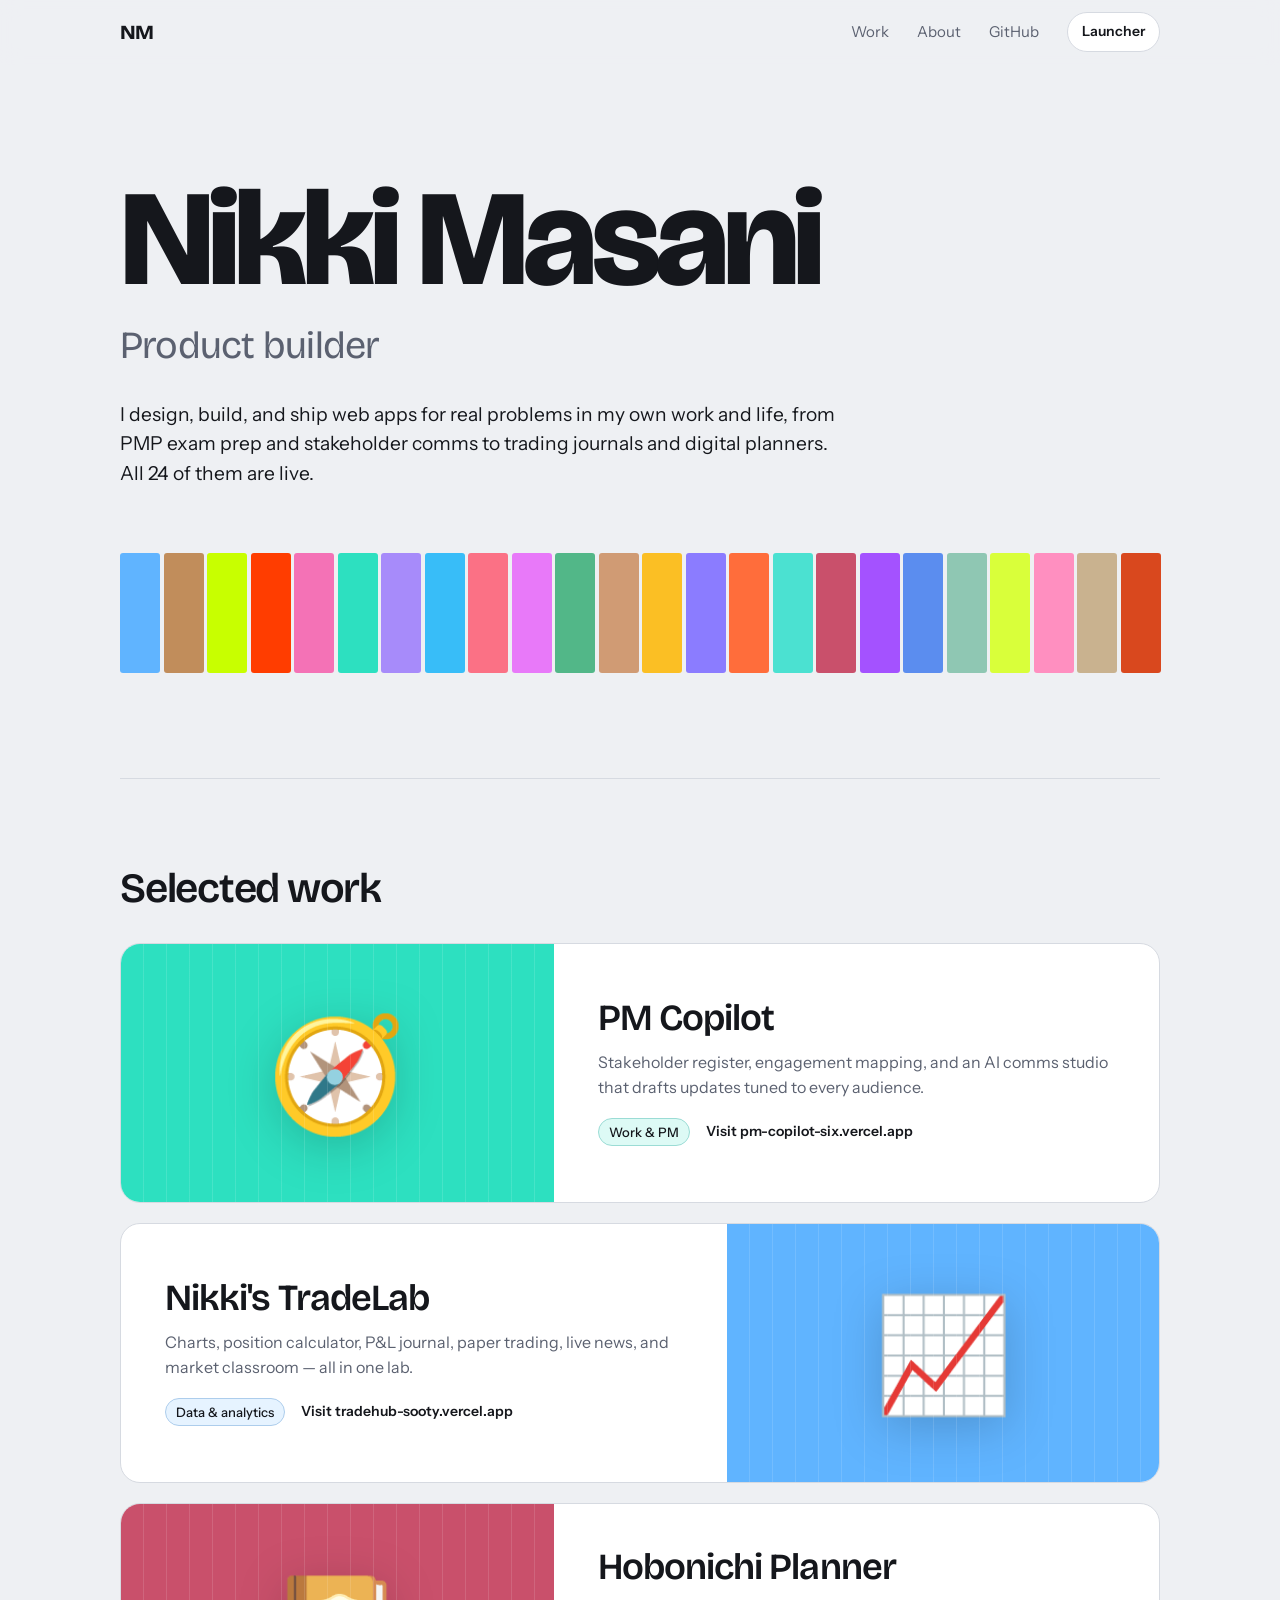
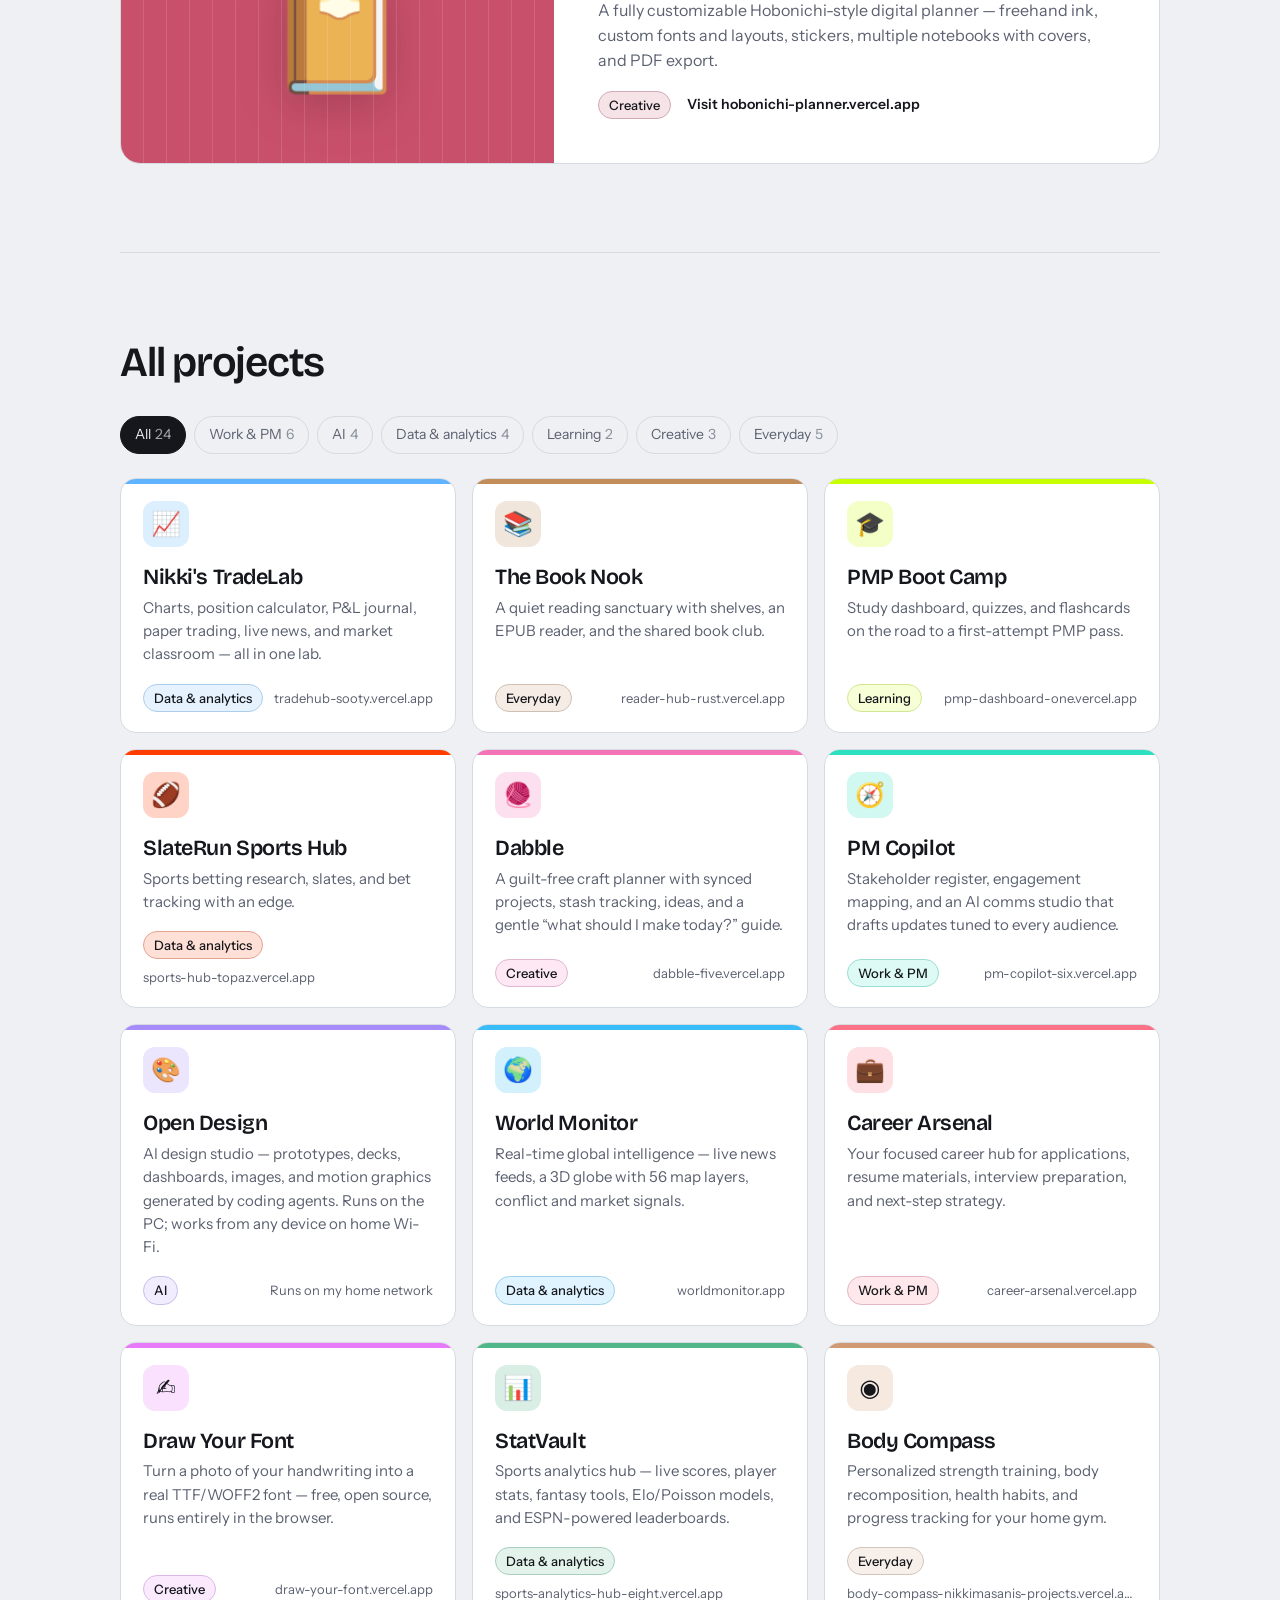
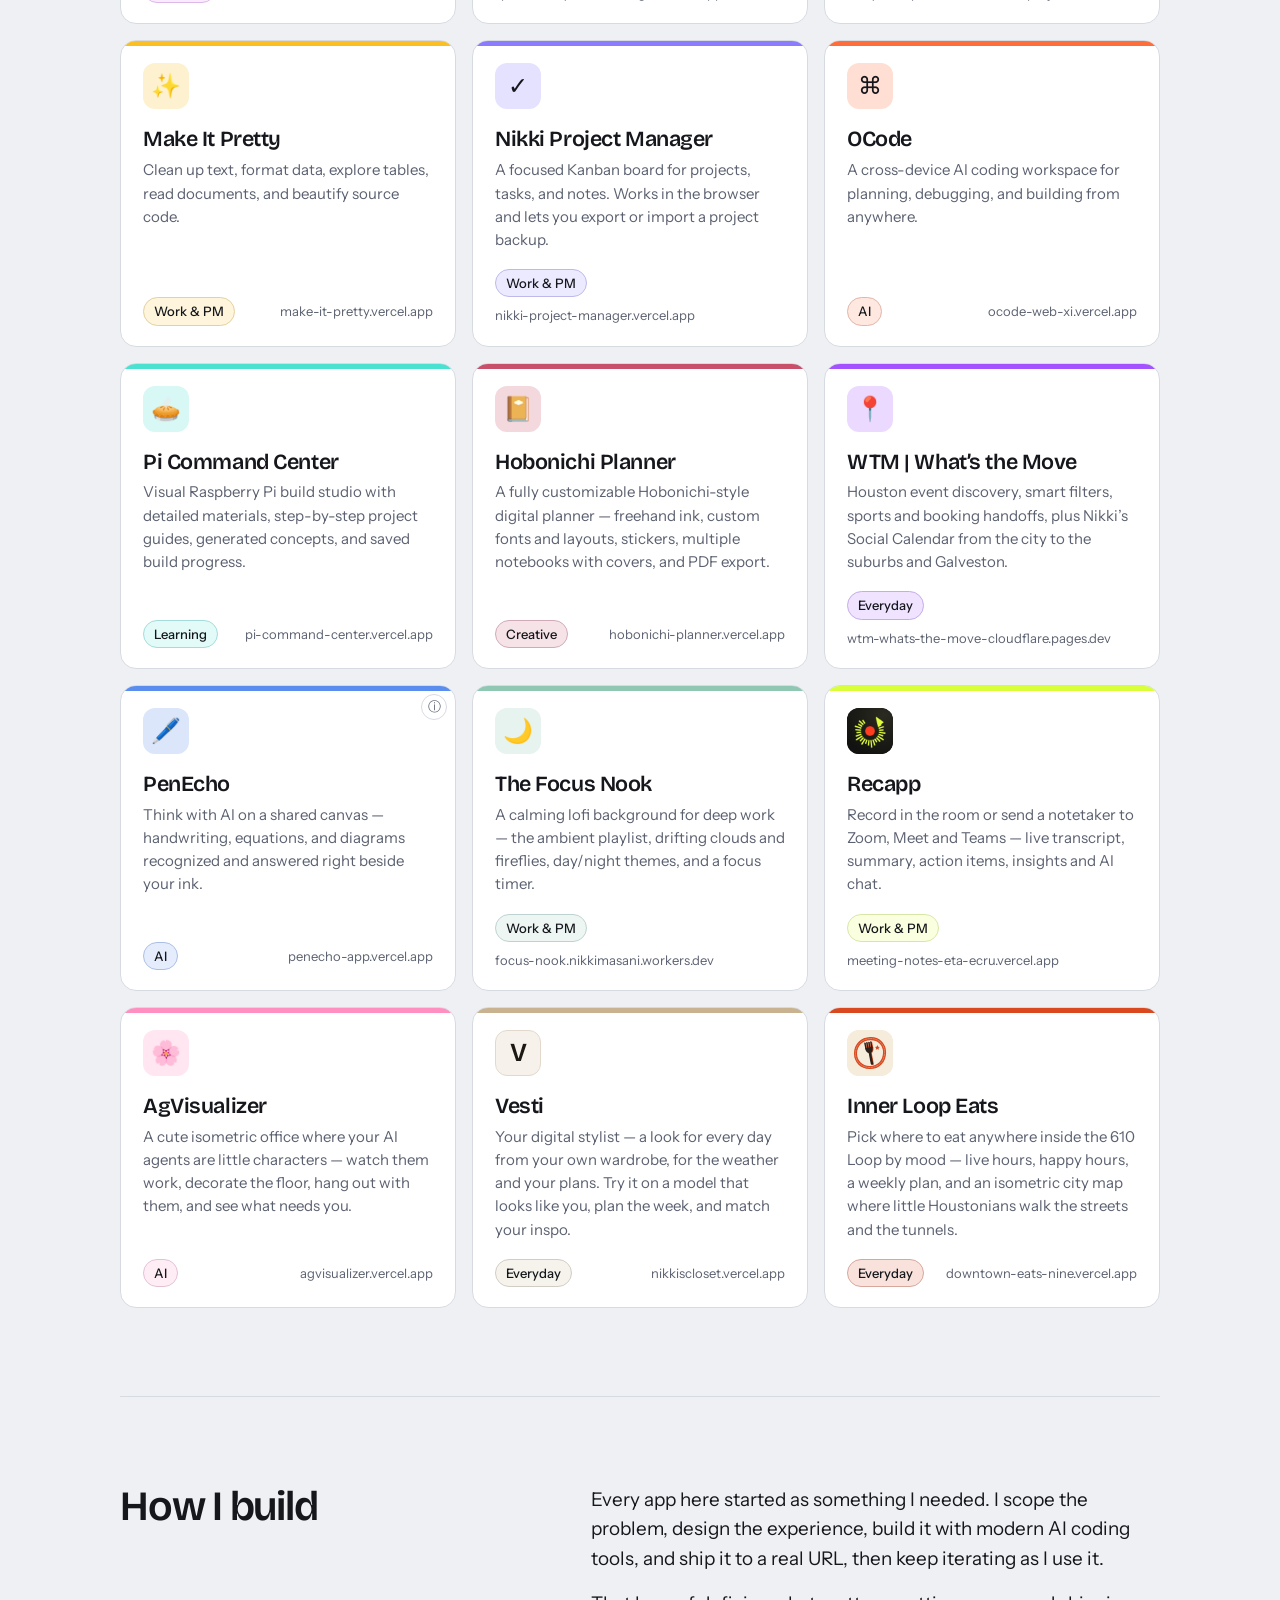
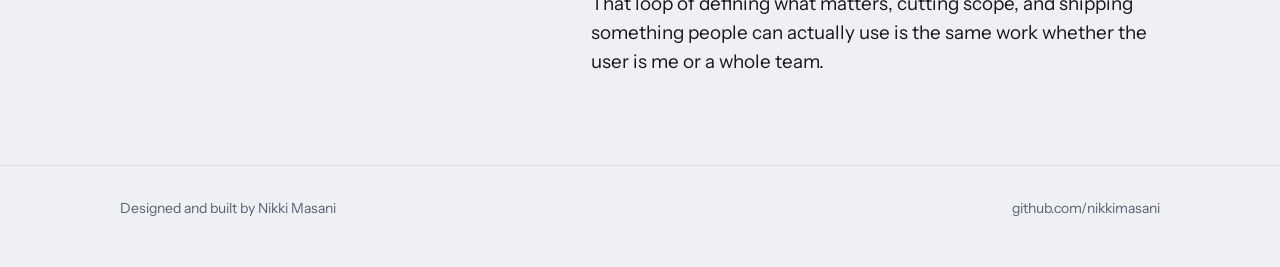
==== commit f4d629a9: "Rename Downtown Eats card to Inner Loop Eats with its new logo Co-Authored-By: Claude Opus 5.5 <nore" ====
--- a/index.html
+++ b/index.html
@@ -213,7 +213,7 @@
 .card.streamvault{--accent:#61f0c0}
 .card.agvisualizer{--accent:#ff8fc0}
 .card.nikkiscloset{--accent:#c9b28f}.card.nikkiscloset .card-glyph{font-family:'Playfair Display',var(--display),Georgia,serif;font-weight:600;font-size:26px;color:#1c1915;background:#f6f1ea;border:1px solid #e2d9cc}
-.card.downtowneats{--accent:#d9481e}
+.card.downtowneats{--accent:#d9481e}.card.downtowneats .card-glyph{padding:0;overflow:hidden;background:#f6ecdc}.card.downtowneats .card-glyph img{display:block;width:100%;height:100%}
 .card.meetingnotes{--accent:#d9ff3a}.card.meetingnotes .card-glyph{padding:0;overflow:hidden;background:#121210}.card.meetingnotes .card-glyph img{display:block;width:100%;height:100%}
 </style>
 </head>
@@ -287,7 +287,7 @@
 <a class="card streamvault" href="https://stream-vault-delta.vercel.app" data-key="" target="_blank" rel="noopener"><div class="card-top"><span class="card-num">No. 22</span><span class="card-glyph">◉</span></div><div class="card-body"><div class="card-name">Stream Vault</div><p class="card-desc">Live TV, movies, and series from public or authorized Xtream Codes and M3U sources, with casting built in.</p><span class="card-cta">Open Stream Vault <span class="arrow">→</span></span></div></a>
 <a class="card agvisualizer" href="https://agvisualizer.vercel.app" data-key="" target="_blank" rel="noopener"><div class="card-top"><span class="card-num">No. 23</span><span class="card-glyph">🌸</span></div><div class="card-body"><div class="card-name">AgVisualizer</div><p class="card-desc">A cute isometric office where your AI agents are little characters — watch them work, decorate the floor, hang out with them, and see what needs you.</p><span class="card-cta">Open AgVisualizer <span class="arrow">→</span></span></div></a>
 <a class="card nikkiscloset" href="https://nikkiscloset.vercel.app" data-key="" target="_blank" rel="noopener"><div class="card-top"><span class="card-num">No. 24</span><span class="card-glyph" aria-hidden="true">V</span></div><div class="card-body"><div class="card-name">Vesti</div><p class="card-desc">Your digital stylist — a look for every day from your own wardrobe, for the weather and your plans. Try it on a model that looks like you, plan the week, and match your inspo.</p><span class="card-cta">Open Vesti <span class="arrow">→</span></span></div></a>
-<a class="card downtowneats" href="https://downtown-eats-nine.vercel.app" data-key="" target="_blank" rel="noopener"><div class="card-top"><span class="card-num">No. 25</span><span class="card-glyph">🍽️</span></div><div class="card-body"><div class="card-name">Downtown Eats</div><p class="card-desc">Pick where to eat in downtown Houston by mood — live hours, happy hours, a weekly plan, and an isometric city map where little Sims walk the streets and the tunnels.</p><span class="card-cta">Open Downtown Eats <span class="arrow">→</span></span></div></a>
+<a class="card downtowneats" href="https://downtown-eats-nine.vercel.app" data-key="" target="_blank" rel="noopener"><div class="card-top"><span class="card-num">No. 25</span><span class="card-glyph"><img src="inner-loop-eats-icon.svg" alt=""></span></div><div class="card-body"><div class="card-name">Inner Loop Eats</div><p class="card-desc">Pick where to eat anywhere inside the 610 Loop by mood — live hours, happy hours, a weekly plan, and an isometric city map where little Houstonians walk the streets and the tunnels.</p><span class="card-cta">Open Inner Loop Eats <span class="arrow">→</span></span></div></a>
 </main>
   </section>
 
